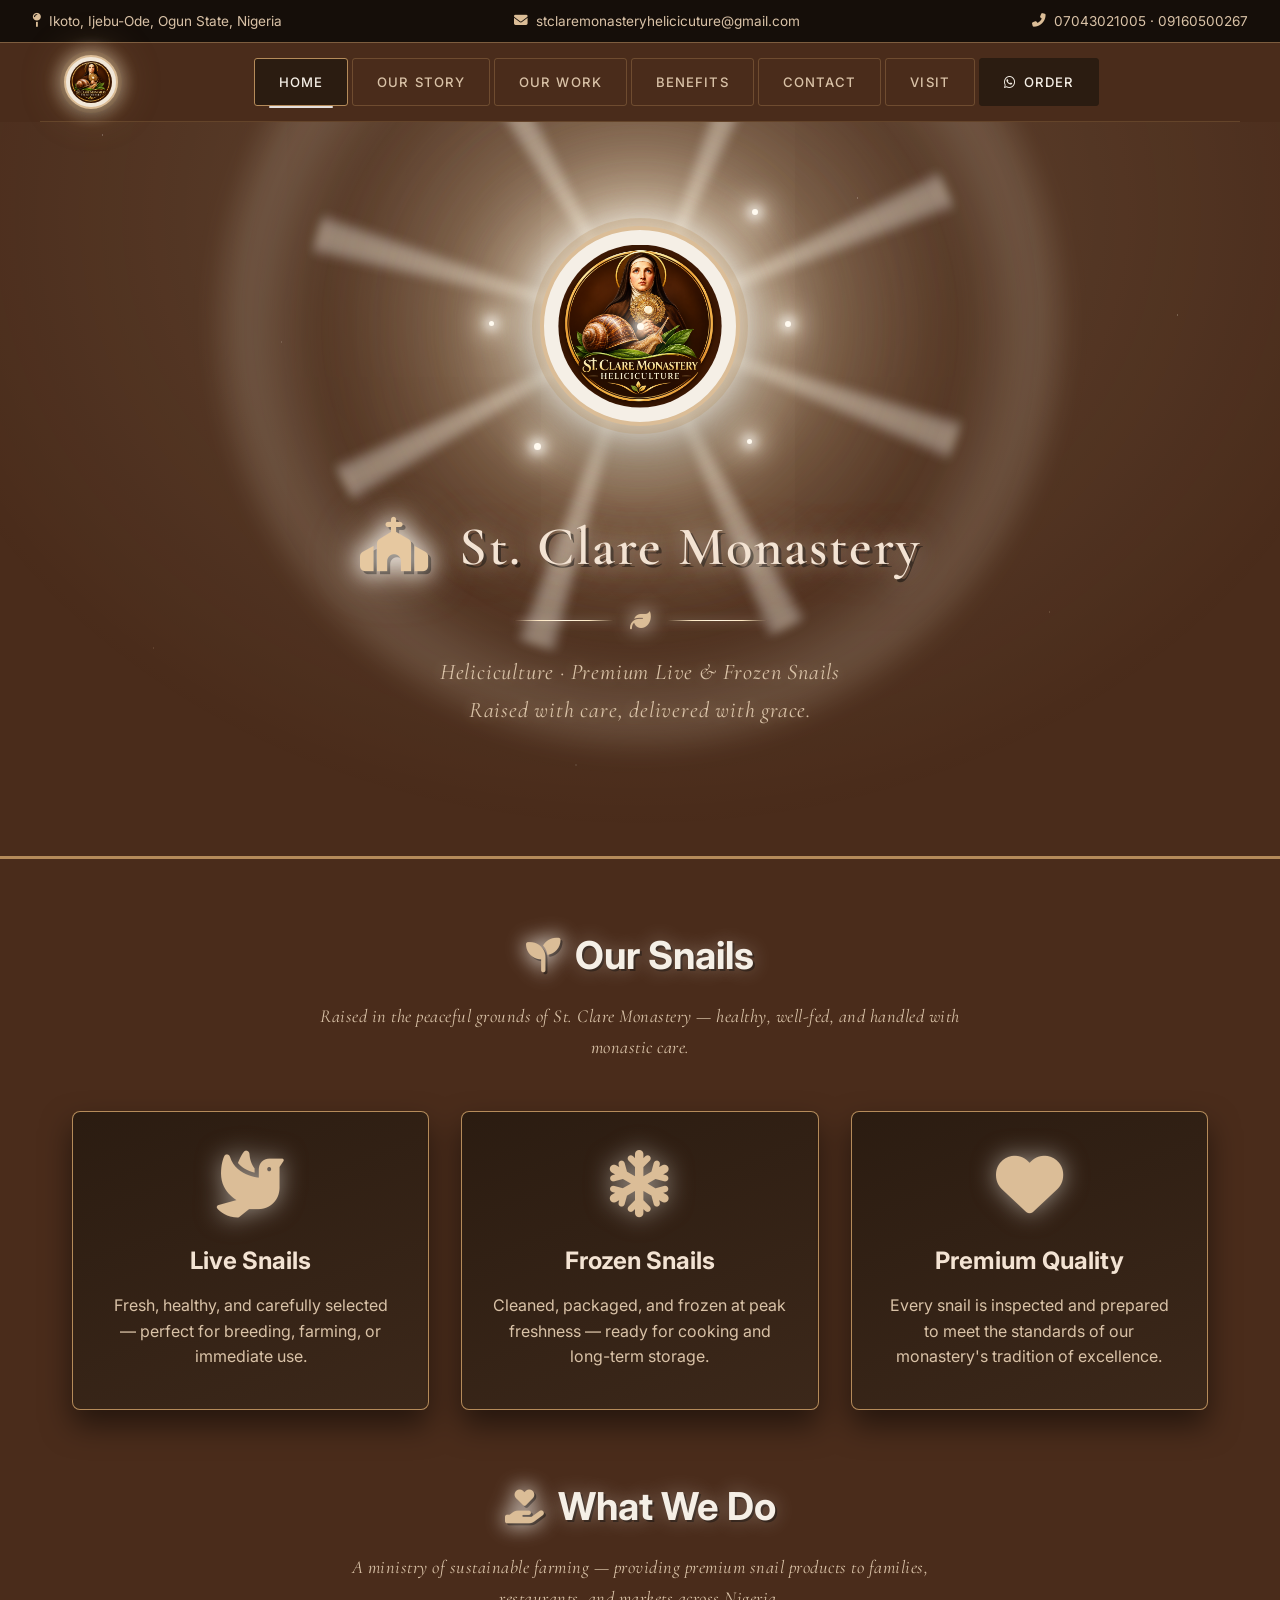
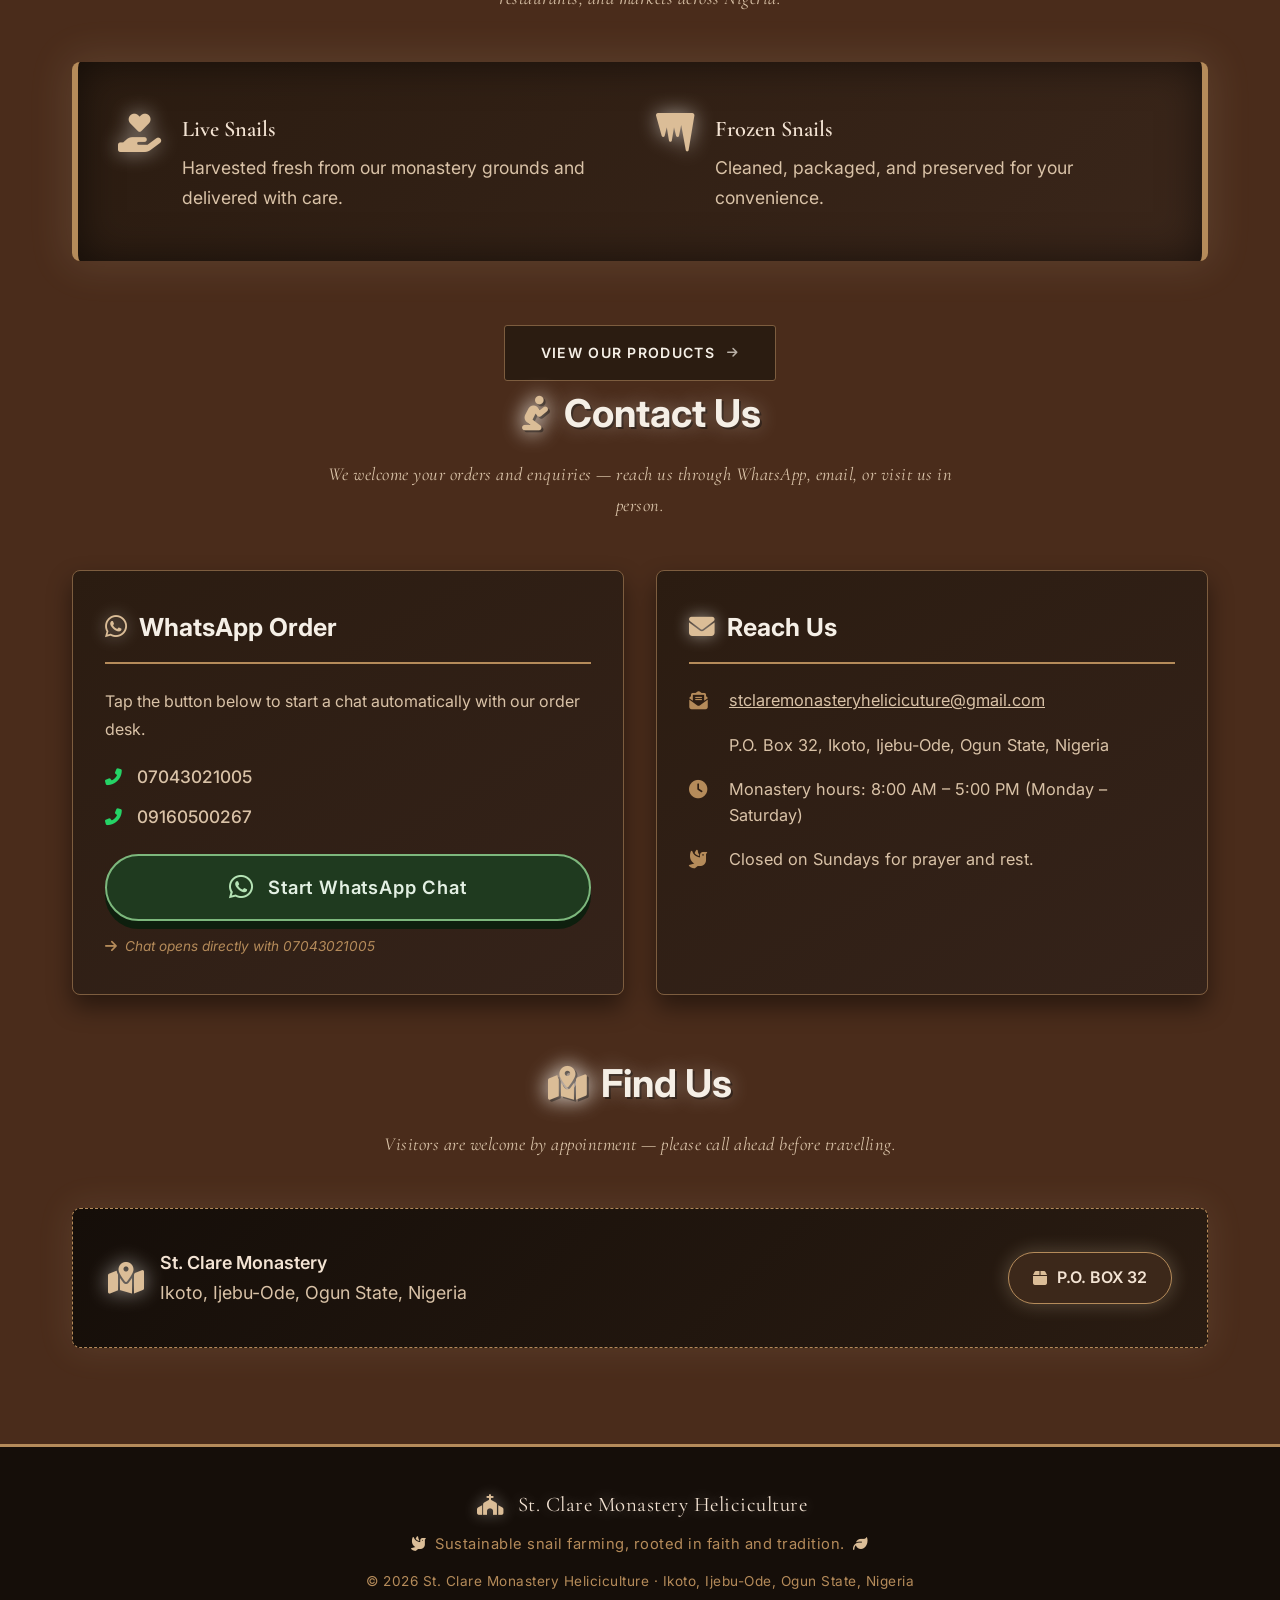
==== index.html @ abac5dfe "index.html" ====
<!DOCTYPE html>
<html lang="en">
<head>
  <meta charset="UTF-8" />
  <meta name="viewport" content="width=device-width, initial-scale=1.0" />
  <meta name="description" content="St. Clare Monastery Heliciculture — premium live and frozen snails from Ikoto, Ijebu-Ode, Ogun State, Nigeria. Order via WhatsApp." />
  <meta name="keywords" content="snails, heliciculture, live snails, frozen snails, snail farm Nigeria, Ijebu-Ode, Ogun State, St Clare Monastery" />
  <meta name="author" content="St. Clare Monastery Heliciculture" />
  <title>St. Clare Monastery Heliciculture | Live & Frozen Snails</title>

  <link rel="preconnect" href="https://fonts.googleapis.com" />
  <link rel="preconnect" href="https://fonts.gstatic.com" crossorigin />
  <link href="https://fonts.googleapis.com/css2?family=Cormorant+Garamond:wght@400;500;600;700&family=Inter:wght@300;400;500;600&display=swap" rel="stylesheet" />
  <link rel="stylesheet" href="https://cdnjs.cloudflare.com/ajax/libs/font-awesome/6.5.1/css/all.min.css" />
  <link rel="icon" type="image/png" href="st. clare monastery heliciculture.png" />
  <link rel="stylesheet" href="style.css" />
</head>
<body>

  <div class="top-bar">
    <span><i class="fas fa-map-pin"></i> Ikoto, Ijebu-Ode, Ogun State, Nigeria</span>
    <span><i class="fas fa-envelope"></i> stclaremonasteryhelicicuture@gmail.com</span>
    <span><i class="fas fa-phone-alt"></i> 07043021005 · 09160500267</span>
  </div>

  <!-- ==================== JESUIT-STYLE NAVIGATION + MINI LOGO ==================== -->
  <nav class="jesuit-nav" aria-label="Primary navigation">

    <a href="index.html" class="nav-logo-badge" aria-label="St. Clare Monastery — Home">
      <img src="st. clare monastery heliciculture.png" alt="St. Clare Monastery Logo" />
    </a>

    <div class="nav-links">
      <a href="index.html" class="jesuit-btn">Home</a>
      <a href="about.html" class="jesuit-btn">Our Story</a>
      <a href="gallery.html" class="jesuit-btn">Our Work</a>
      <a href="benefits.html" class="jesuit-btn">Benefits</a>
      <a href="index.html#contact" class="jesuit-btn">Contact</a>
      <a href="index.html#location" class="jesuit-btn">Visit</a>
      <a href="https://wa.me/2347043021005?text=Hello%20St.%20Clare%20Monastery%2C%20I%20would%20like%20to%20order."
         class="jesuit-btn jesuit-btn-primary"
         target="_blank"
         rel="noopener noreferrer">
        <i class="fab fa-whatsapp"></i> Order
      </a>
    </div>

  </nav>

  <header class="hero">
    <div class="hero-logo-wrap">
      <span class="halo-outer"></span>
      <img
        src="st. clare monastery heliciculture.png"
        alt="St. Clare Monastery Heliciculture Logo"
        class="hero-logo"
      />
      <span class="sparkle"></span>
      <span class="sparkle"></span>
      <span class="sparkle"></span>
      <span class="sparkle"></span>
      <span class="sparkle"></span>
      <span class="sparkle"></span>
    </div>

    <h1><i class="fas fa-church"></i> St. Clare Monastery</h1>

    <div class="hero-divider">
      <span class="line"></span>
      <i class="fas fa-leaf"></i>
      <span class="line"></span>
    </div>

    <p class="tagline">
      Heliciculture · Premium Live &amp; Frozen Snails<br />
      Raised with care, delivered with grace.
    </p>
  </header>

  <main class="container">

    <section id="snails">
      <h2 class="section-title"><i class="fas fa-seedling"></i> Our Snails</h2>
      <p class="section-subtitle">
        Raised in the peaceful grounds of St. Clare Monastery — healthy, well-fed, and handled with monastic care.
      </p>

      <div class="snail-gallery">
        <article class="snail-card">
          <i class="fas fa-dove card-icon"></i>
          <h3>Live Snails</h3>
          <p>Fresh, healthy, and carefully selected — perfect for breeding, farming, or immediate use.</p>
        </article>

        <article class="snail-card">
          <i class="fas fa-snowflake card-icon"></i>
          <h3>Frozen Snails</h3>
          <p>Cleaned, packaged, and frozen at peak freshness — ready for cooking and long-term storage.</p>
        </article>

        <article class="snail-card">
          <i class="fas fa-heart card-icon"></i>
          <h3>Premium Quality</h3>
          <p>Every snail is inspected and prepared to meet the standards of our monastery's tradition of excellence.</p>
        </article>
      </div>
    </section>

    <section id="services">
      <h2 class="section-title"><i class="fas fa-hand-holding-heart"></i> What We Do</h2>
      <p class="section-subtitle">
        A ministry of sustainable farming — providing premium snail products to families, restaurants, and markets across Nigeria.
      </p>

      <div class="services-highlight">
        <div class="service-item">
          <i class="fas fa-hand-holding-heart"></i>
          <div>
            <strong>Live Snails</strong>
            Harvested fresh from our monastery grounds and delivered with care.
          </div>
        </div>

        <div class="service-item">
          <i class="fas fa-icicles"></i>
          <div>
            <strong>Frozen Snails</strong>
            Cleaned, packaged, and preserved for your convenience.
          </div>
        </div>
      </div>

      <div style="text-align: center; margin-top: 2rem;">
        <a href="gallery.html" class="jesuit-cta">
          <span>View Our Products</span>
          <span class="cta-arrow"><i class="fas fa-arrow-right"></i></span>
        </a>
      </div>
    </section>

    <section id="contact">
      <h2 class="section-title"><i class="fas fa-pray"></i> Contact Us</h2>
      <p class="section-subtitle">
        We welcome your orders and enquiries — reach us through WhatsApp, email, or visit us in person.
      </p>

      <div class="contact-grid">

        <div class="contact-card">
          <h3><i class="fab fa-whatsapp"></i> WhatsApp Order</h3>
          <p style="color: var(--cream-soft); margin-bottom: 1rem; font-size: 1rem;">
            Tap the button below to start a chat automatically with our order desk.
          </p>

          <div class="whatsapp-numbers">
            <span><i class="fas fa-phone-alt"></i> 07043021005</span>
            <span><i class="fas fa-phone-alt"></i> 09160500267</span>
          </div>

          <a
            href="https://wa.me/2347043021005?text=Hello%20St.%20Clare%20Monastery%20Heliciculture%2C%20I%20would%20like%20to%20place%20an%20order."
            class="whatsapp-chat-btn"
            target="_blank"
            rel="noopener noreferrer"
          >
            <i class="fab fa-whatsapp"></i> Start WhatsApp Chat
          </a>

          <p class="wa-note">
            <i class="fas fa-arrow-right"></i> Chat opens directly with 07043021005
          </p>
        </div>

        <div class="contact-card">
          <h3><i class="fas fa-envelope"></i> Reach Us</h3>

          <div class="contact-detail">
            <i class="fas fa-envelope-open-text"></i>
            <span>
              <a href="mailto:stclaremonasteryhelicicuture@gmail.com">
                stclaremonasteryhelicicuture@gmail.com
              </a>
            </span>
          </div>

          <div class="contact-detail">
            <i class="fas fa-mailbox"></i>
            <span>P.O. Box 32, Ikoto, Ijebu-Ode, Ogun State, Nigeria</span>
          </div>

          <div class="contact-detail">
            <i class="fas fa-clock"></i>
            <span>Monastery hours: 8:00 AM – 5:00 PM (Monday – Saturday)</span>
          </div>

          <div class="contact-detail">
            <i class="fas fa-dove"></i>
            <span>Closed on Sundays for prayer and rest.</span>
          </div>
        </div>

      </div>
    </section>

    <section id="location">
      <h2 class="section-title"><i class="fas fa-map-location-dot"></i> Find Us</h2>
      <p class="section-subtitle">
        Visitors are welcome by appointment — please call ahead before travelling.
      </p>

      <div class="address-block">
        <div class="address-text">
          <i class="fas fa-map-location-dot"></i>
          <span>
            <strong>St. Clare Monastery</strong><br />
            Ikoto, Ijebu-Ode, Ogun State, Nigeria
          </span>
        </div>

        <span class="pobox">
          <i class="fas fa-box"></i> P.O. BOX 32
        </span>
      </div>
    </section>

  </main>

  <footer class="footer">
    <div class="footer-brand">
      <i class="fas fa-church"></i> St. Clare Monastery Heliciculture
    </div>
    <p>
      <i class="fas fa-dove"></i>
      Sustainable snail farming, rooted in faith and tradition.
      <i class="fas fa-leaf"></i>
    </p>
    <p style="margin-top: 0.8rem; font-size: 0.85rem;">
      &copy; <span id="year"></span> St. Clare Monastery Heliciculture · Ikoto, Ijebu-Ode, Ogun State, Nigeria
    </p>
  </footer>

  <script src="script.js"></script>
</body>
</html>
---- style.css ----
/* =====================================================================
   ST. CLARE MONASTERY HELICICULTURE — STYLE.CSS
   Full stylesheet — V6 · Jesuit buttons + single-pattern logo glow
===================================================================== */

*,
*::before,
*::after {
  margin: 0;
  padding: 0;
  box-sizing: border-box;
}

:root {
  --brown-void:     #150e09;
  --brown-deepest:  #1e140e;
  --brown-deep:     #2b1c11;
  --brown-monastic: #4a2c1b;
  --brown-mid:      #3c281a;
  --brown-light:    #5e3a24;
  --brown-soft:     #7d5d3f;

  --gold-core:   #b58b5a;
  --gold-light:  #dbbd97;
  --gold-pale:   #e6c8a0;
  --gold-shine:  #ffe9c4;
  --gold-blaze:  #fff6e2;
  --gold-super:  #fffaf0;

  --cream:        #f5efe6;
  --cream-soft:   #d9c2a7;
  --cream-bright: #f3e3d3;

  --green-wa:       #1f3a1f;
  --green-wa-light: #b5e3b5;
}

html {
  scroll-behavior: smooth;
  background-color: var(--brown-monastic);
}

body {
  background-color: var(--brown-monastic);
  color: var(--cream);
  font-family: 'Inter', 'Segoe UI', system-ui, sans-serif;
  font-weight: 400;
  line-height: 1.7;
  min-height: 100vh;
  overflow-x: hidden;
  -webkit-font-smoothing: antialiased;
  position: relative;
}

/* =====================================================================
   1. BACKGROUND — STATIC
===================================================================== */
body::before {
  content: "";
  position: fixed;
  inset: 0;
  z-index: -3;
  pointer-events: none;
  background-color: var(--brown-monastic);
  background-image:
    radial-gradient(circle at 15% 20%, rgba(255, 250, 240, 0.10) 0%, transparent 42%),
    radial-gradient(circle at 85% 15%, rgba(255, 233, 196, 0.08) 0%, transparent 45%),
    radial-gradient(circle at 80% 85%, rgba(255, 250, 240, 0.09) 0%, transparent 45%),
    radial-gradient(circle at 20% 85%, rgba(230, 200, 160, 0.08) 0%, transparent 48%);
}

body::after {
  content: "";
  position: fixed;
  inset: 0;
  z-index: -2;
  pointer-events: none;
  background: radial-gradient(ellipse at 50% 25%, rgba(255, 246, 226, 0.10) 0%, transparent 55%);
}

.hero::before {
  content: "";
  position: fixed;
  inset: 0;
  z-index: -1;
  pointer-events: none;
  background-image:
    radial-gradient(1.5px 1.5px at 8% 15%,   rgba(255, 253, 248, 0.7) 0%, transparent 55%),
    radial-gradient(1.3px 1.3px at 22% 38%, rgba(255, 246, 226, 0.6) 0%, transparent 55%),
    radial-gradient(1.5px 1.5px at 67% 22%,  rgba(255, 253, 248, 0.7) 0%, transparent 55%),
    radial-gradient(1.3px 1.3px at 82% 68%, rgba(255, 233, 196, 0.6) 0%, transparent 55%),
    radial-gradient(1.5px 1.5px at 45% 85%,  rgba(255, 253, 248, 0.7) 0%, transparent 55%),
    radial-gradient(1.3px 1.3px at 12% 72%, rgba(230, 200, 160, 0.6) 0%, transparent 55%),
    radial-gradient(1.5px 1.5px at 92% 35%, rgba(255, 246, 226, 0.7) 0%, transparent 55%),
    radial-gradient(1.3px 1.3px at 55% 55%, rgba(255, 253, 248, 0.7) 0%, transparent 55%);
  opacity: 0.85;
}

/* =====================================================================
   2. HERO
===================================================================== */
.hero {
  position: relative;
  padding: 4rem 2rem 5.5rem;
  text-align: center;
  border-bottom: 3px solid var(--gold-core);
  overflow: hidden;
  z-index: 1;
  isolation: isolate;
}

.hero::after {
  content: "";
  position: absolute;
  inset: -25% -12% 0;
  z-index: -1;
  background: radial-gradient(
    ellipse at 50% 30%,
    rgba(255, 246, 226, 0.18) 0%,
    rgba(255, 233, 196, 0.08) 30%,
    transparent 68%
  );
  pointer-events: none;
}

/* =====================================================================
   3. LOGO — SINGLE SYNCHRONIZED HALO
===================================================================== */
.hero-logo-wrap {
  position: relative;
  width: 280px;
  height: 280px;
  margin: 0 auto 2.2rem;
  display: flex;
  align-items: center;
  justify-content: center;
  isolation: isolate;
}

.hero-logo-wrap::before {
  content: "";
  position: absolute;
  inset: -55%;
  border-radius: 50%;
  background:
    radial-gradient(circle,
      rgba(255, 253, 248, 0.55) 0%,
      rgba(255, 246, 226, 0.35) 15%,
      rgba(255, 233, 196, 0.22) 30%,
      rgba(230, 200, 160, 0.13) 45%,
      transparent 75%);
  filter: blur(18px);
  z-index: 0;
  pointer-events: none;
}

.hero-logo-wrap::after {
  content: "";
  position: absolute;
  inset: -70%;
  border-radius: 50%;
  background:
    repeating-conic-gradient(
      from 0deg at 50% 50%,
      rgba(255, 253, 248, 0.00) 0deg,
      rgba(255, 253, 248, 0.00) 18deg,
      rgba(255, 253, 248, 0.40) 20deg,
      rgba(255, 246, 226, 0.45) 22deg,
      rgba(255, 253, 248, 0.40) 24deg,
      rgba(255, 253, 248, 0.00) 26deg,
      rgba(255, 253, 248, 0.00) 44deg
    );
  filter: blur(5px);
  opacity: 0.9;
  z-index: 0;
  pointer-events: none;
  animation: smoothRotate 30s linear infinite;
  transform-origin: 50% 50%;
  will-change: transform;
}

@keyframes smoothRotate {
  from { transform: rotate(0deg); }
  to   { transform: rotate(360deg); }
}

.hero-logo-wrap .halo-outer {
  position: absolute;
  inset: -100%;
  border-radius: 50%;
  background:
    radial-gradient(circle,
      transparent 55%,
      rgba(255, 246, 226, 0.15) 65%,
      rgba(255, 233, 196, 0.10) 75%,
      transparent 90%);
  filter: blur(14px);
  z-index: 0;
  pointer-events: none;
}

.hero-logo {
  position: relative;
  z-index: 3;
  width: 200px;
  height: 200px;
  object-fit: contain;
  background: var(--cream);
  border-radius: 50%;
  padding: 0.9rem;
  border: 4px solid var(--gold-light);
  box-shadow:
    0 0 0 8px rgba(181, 139, 90, 0.28),
    0 0 35px 6px rgba(255, 253, 248, 0.75),
    0 0 80px 18px rgba(255, 246, 226, 0.55),
    0 0 150px 40px rgba(255, 233, 196, 0.38),
    0 0 240px 70px rgba(219, 189, 151, 0.25),
    0 22px 55px rgba(0, 0, 0, 0.7);
  transition: transform 0.5s ease, box-shadow 0.5s ease;
}

.hero-logo-wrap:hover .hero-logo {
  transform: scale(1.04);
  box-shadow:
    0 0 0 10px rgba(181, 139, 90, 0.38),
    0 0 50px 10px rgba(255, 253, 248, 0.9),
    0 0 110px 26px rgba(255, 246, 226, 0.7),
    0 0 190px 50px rgba(255, 233, 196, 0.5),
    0 0 300px 90px rgba(219, 189, 151, 0.32),
    0 26px 60px rgba(0, 0, 0, 0.75);
}

.hero-logo-wrap .sparkle {
  position: absolute;
  width: 7px;
  height: 7px;
  border-radius: 50%;
  background: var(--gold-super);
  box-shadow:
    0 0 12px 4px rgba(255, 253, 248, 0.9),
    0 0 26px 10px rgba(255, 246, 226, 0.6);
  z-index: 4;
  pointer-events: none;
}

.hero-logo-wrap .sparkle:nth-child(2) { top: 4%;  left: 10%;  width: 8px; height: 8px; }
.hero-logo-wrap .sparkle:nth-child(3) { top: 8%;  right: 8%;  width: 6px; height: 6px; }
.hero-logo-wrap .sparkle:nth-child(4) { bottom: 6%; left: 12%; width: 7px; height: 7px; }
.hero-logo-wrap .sparkle:nth-child(5) { bottom: 8%; right: 10%; width: 5px; height: 5px; }
.hero-logo-wrap .sparkle:nth-child(6) { top: 48%; left: -4%;  width: 5px; height: 5px; }
.hero-logo-wrap .sparkle:nth-child(7) { top: 48%; right: -4%; width: 6px; height: 6px; }

/* =====================================================================
   4. HERO TEXT
===================================================================== */
.hero h1 {
  position: relative;
  z-index: 3;
  font-family: 'Cormorant Garamond', 'Times New Roman', serif;
  font-size: clamp(2rem, 5vw, 3.4rem);
  font-weight: 600;
  letter-spacing: 2px;
  color: var(--cream-bright);
  text-shadow:
    0 0 25px rgba(255, 253, 248, 0.55),
    0 0 55px rgba(255, 233, 196, 0.35),
    3px 3px 0 rgba(0, 0, 0, 0.5);
  margin-bottom: 0.5rem;
}

.hero h1 i {
  color: var(--gold-pale);
  margin-right: 14px;
  filter: drop-shadow(0 0 12px rgba(255, 253, 248, 0.8));
}

.hero-divider {
  position: relative;
  z-index: 3;
  display: flex;
  align-items: center;
  justify-content: center;
  gap: 1rem;
  margin: 1rem 0 1.4rem;
  color: var(--gold-light);
}

.hero-divider .line {
  height: 1px;
  width: 100px;
  background: linear-gradient(to right, transparent, var(--gold-shine), var(--gold-blaze), var(--gold-shine), transparent);
  box-shadow: 0 0 8px rgba(255, 253, 248, 0.65);
}

.hero-divider i {
  font-size: 1.3rem;
  filter: drop-shadow(0 0 10px rgba(255, 253, 248, 0.9));
}

.hero .tagline {
  position: relative;
  z-index: 3;
  font-family: 'Cormorant Garamond', serif;
  font-style: italic;
  font-size: clamp(1.05rem, 2.3vw, 1.4rem);
  color: var(--cream-soft);
  max-width: 700px;
  margin: 0 auto 2.4rem;
  letter-spacing: 0.8px;
  text-shadow: 0 0 14px rgba(255, 233, 196, 0.3);
}

/* =====================================================================
   5. TOP BAR
===================================================================== */
.top-bar {
  background-color: var(--brown-void);
  border-bottom: 1px solid var(--brown-soft);
  padding: 0.6rem 2rem;
  font-size: 0.85rem;
  color: var(--cream-soft);
  display: flex;
  justify-content: space-between;
  flex-wrap: wrap;
  gap: 1rem;
  align-items: center;
  position: relative;
  z-index: 2;
}

.top-bar span { display: inline-flex; align-items: center; gap: 8px; }
.top-bar i    { color: var(--gold-light); }

/* =====================================================================
   6. JESUIT-STYLE NAVIGATION
===================================================================== */
.jesuit-nav {
  display: flex;
  flex-wrap: wrap;
  justify-content: center;
  gap: 4px;
  padding: 16px 20px;
  max-width: 1100px;
  margin: 0 auto;
  border-bottom: 1px solid rgba(181, 139, 90, 0.25);
  position: relative;
  z-index: 5;
}

.jesuit-btn {
  display: inline-flex;
  align-items: center;
  gap: 8px;
  padding: 12px 24px;
  font-family: 'Inter', 'Segoe UI', sans-serif;
  font-size: 0.82rem;
  font-weight: 500;
  letter-spacing: 1.1px;
  text-transform: uppercase;
  text-decoration: none;
  color: #d9c2a7;
  background: transparent;
  border: 1px solid rgba(181, 139, 90, 0.35);
  border-radius: 3px;
  cursor: pointer;
  transition: all 0.22s ease;
  position: relative;
}

.jesuit-btn:hover {
  color: #f5efe6;
  background: #2b1c11;
  border-color: #b58b5a;
}

.jesuit-btn:active {
  background: #1e140e;
}

.jesuit-btn-primary {
  color: #f5efe6;
  background: #2b1c11;
  border-color: #2b1c11;
}

.jesuit-btn-primary:hover {
  background: #4a2c1b;
  border-color: #b58b5a;
}

.jesuit-btn-primary::after {
  content: "";
  position: absolute;
  bottom: -3px;
  left: 20%;
  right: 20%;
  height: 2px;
  background: #ffffff;
  opacity: 0;
  transition: opacity 0.22s ease;
}

.jesuit-btn-primary:hover::after {
  opacity: 0.85;
}

/* ---- Active state (page you're currently on) ---- */
.jesuit-btn-active {
  color: #f5efe6 !important;
  background: #2b1c11 !important;
  border-color: #b58b5a !important;
  position: relative;
  animation: activeBrownPulse 2.8s ease-in-out infinite;
}

.jesuit-btn-active::after {
  content: "";
  position: absolute;
  bottom: -3px;
  left: 15%;
  right: 15%;
  height: 2px;
  background: #ffffff;
  opacity: 0.85;
  border-radius: 2px;
}

.jesuit-btn-active i {
  color: #ffe9c4;
  filter: drop-shadow(0 0 6px rgba(255, 246, 226, 0.8));
}

@keyframes activeBrownPulse {
  0%, 100% {
    box-shadow:
      0 0 0 0 rgba(181, 139, 90, 0.0),
      0 0 12px 2px rgba(181, 139, 90, 0.35);
  }
  50% {
    box-shadow:
      0 0 0 4px rgba(181, 139, 90, 0.08),
      0 0 22px 6px rgba(181, 139, 90, 0.55);
  }
}

/* ---- Click pulse ---- */
.jesuit-btn.nav-pulse,
.jesuit-btn-primary.nav-pulse {
  animation: clickBrownFlash 0.65s ease-out;
}

@keyframes clickBrownFlash {
  0% {
    box-shadow:
      0 0 0 0 rgba(181, 139, 90, 0.9),
      0 0 0 0 rgba(255, 233, 196, 0.7);
    background: #4a2c1b;
  }
  100% {
    box-shadow:
      0 0 0 14px rgba(181, 139, 90, 0),
      0 0 0 22px rgba(255, 233, 196, 0);
    background: #2b1c11;
  }
}

/* ---- Larger CTA button ---- */
.jesuit-cta {
  display: inline-flex;
  align-items: center;
  gap: 12px;
  padding: 15px 36px;
  font-family: 'Inter', sans-serif;
  font-size: 0.88rem;
  font-weight: 600;
  letter-spacing: 1.3px;
  text-transform: uppercase;
  text-decoration: none;
  color: #f5efe6;
  background: #2b1c11;
  border: 1px solid #7d5d3f;
  border-radius: 3px;
  cursor: pointer;
  transition: all 0.25s ease;
  position: relative;
}

.jesuit-cta::after {
  content: "";
  position: absolute;
  bottom: 0;
  left: 0;
  right: 0;
  height: 2px;
  background: #ffffff;
  opacity: 0;
  transition: opacity 0.25s ease;
}

.jesuit-cta:hover {
  background: #4a2c1b;
  border-color: #b58b5a;
}

.jesuit-cta:hover::after { opacity: 0.9; }

.jesuit-cta .cta-arrow {
  font-size: 0.75rem;
  opacity: 0.7;
  transition: transform 0.2s ease, opacity 0.2s ease;
}

.jesuit-cta:hover .cta-arrow {
  transform: translateX(4px);
  opacity: 1;
}

/* =====================================================================
   7. CONTAINER
===================================================================== */
.container {
  max-width: 1200px;
  margin: 0 auto;
  padding: 4rem 2rem;
  position: relative;
  z-index: 1;
}

.section-title {
  font-size: clamp(1.7rem, 3.5vw, 2.4rem);
  text-align: center;
  margin-bottom: 0.8rem;
  display: flex;
  align-items: center;
  justify-content: center;
  gap: 14px;
  text-shadow:
    0 0 20px rgba(255, 253, 248, 0.35),
    2px 2px 0 rgba(0, 0, 0, 0.45);
}

.section-title i {
  color: var(--gold-light);
  font-size: 0.9em;
  filter: drop-shadow(0 0 10px rgba(255, 253, 248, 0.7));
}

.section-subtitle {
  text-align: center;
  font-family: 'Cormorant Garamond', serif;
  font-style: italic;
  font-size: 1.15rem;
  color: var(--cream-soft);
  max-width: 650px;
  margin: 0 auto 3rem;
  letter-spacing: 0.5px;
}

/* =====================================================================
   8. SNAIL CARDS
===================================================================== */
.snail-gallery {
  display: grid;
  grid-template-columns: repeat(auto-fit, minmax(260px, 1fr));
  gap: 2rem;
  margin-bottom: 4rem;
}

.snail-card {
  background: linear-gradient(160deg, var(--brown-deep) 0%, var(--brown-mid) 100%);
  border-radius: 8px;
  padding: 2.5rem 2rem;
  text-align: center;
  box-shadow:
    0 15px 30px rgba(0, 0, 0, 0.5),
    inset 0 0 0 1px var(--gold-core);
  transition: transform 0.35s ease, box-shadow 0.35s ease;
}

.snail-card:hover {
  transform: translateY(-6px);
  box-shadow:
    0 22px 40px rgba(0, 0, 0, 0.6),
    inset 0 0 0 1px var(--gold-blaze),
    0 0 40px 8px rgba(255, 246, 226, 0.3);
}

.snail-card .card-icon {
  font-size: 4.2rem;
  color: var(--gold-light);
  margin-bottom: 1.4rem;
  display: inline-block;
  transition: transform 0.35s ease, color 0.35s ease, filter 0.35s ease;
  filter: drop-shadow(0 0 12px rgba(255, 253, 248, 0.5));
}

.snail-card:hover .card-icon {
  transform: scale(1.08);
  color: var(--gold-blaze);
  filter: drop-shadow(0 0 18px rgba(255, 253, 248, 0.9));
}

.snail-card h3 { font-size: 1.5rem; margin-bottom: 0.7rem; color: var(--cream-bright); }
.snail-card p  { font-size: 1rem; color: var(--cream-soft); line-height: 1.6; }

/* =====================================================================
   9. SERVICES
===================================================================== */
.services-highlight {
  background: linear-gradient(135deg, var(--brown-deep) 0%, #3a261a 100%);
  padding: 3rem 2.5rem;
  border-radius: 8px;
  margin-bottom: 4rem;
  border-left: 6px solid var(--gold-core);
  border-right: 6px solid var(--gold-core);
  box-shadow:
    inset 0 0 40px rgba(0, 0, 0, 0.55),
    0 0 40px 6px rgba(255, 233, 196, 0.1);
  display: grid;
  grid-template-columns: repeat(auto-fit, minmax(280px, 1fr));
  gap: 2rem;
}

.service-item {
  display: flex;
  align-items: flex-start;
  gap: 1.3rem;
  font-size: 1.1rem;
  color: var(--cream-soft);
}

.service-item i {
  font-size: 2.4rem;
  color: var(--gold-light);
  flex-shrink: 0;
  margin-top: 4px;
  filter: drop-shadow(0 0 10px rgba(255, 253, 248, 0.55));
}

.service-item strong {
  display: block;
  font-family: 'Cormorant Garamond', serif;
  font-size: 1.4rem;
  font-weight: 600;
  color: var(--cream-bright);
  margin-bottom: 0.3rem;
}

/* =====================================================================
   10. CONTACT
===================================================================== */
.contact-grid {
  display: grid;
  grid-template-columns: repeat(auto-fit, minmax(320px, 1fr));
  gap: 2rem;
  margin-bottom: 3.5rem;
}

.contact-card {
  background: linear-gradient(150deg, var(--brown-deep) 0%, #35231a 100%);
  border-radius: 8px;
  padding: 2.2rem 2rem;
  border: 1px solid var(--brown-soft);
  box-shadow: 0 12px 24px rgba(0, 0, 0, 0.45);
  transition: box-shadow 0.35s ease, transform 0.35s ease;
}

.contact-card:hover {
  transform: translateY(-3px);
  box-shadow:
    0 16px 32px rgba(0, 0, 0, 0.55),
    0 0 30px 5px rgba(255, 233, 196, 0.15);
}

.contact-card h3 {
  font-size: 1.55rem;
  border-bottom: 2px solid var(--gold-core);
  padding-bottom: 0.9rem;
  margin-bottom: 1.5rem;
  display: flex;
  align-items: center;
  gap: 12px;
}

.contact-card h3 i {
  color: var(--gold-light);
  font-size: 1.6rem;
  filter: drop-shadow(0 0 8px rgba(255, 253, 248, 0.55));
}

.contact-detail {
  display: flex;
  align-items: flex-start;
  gap: 14px;
  margin-bottom: 1.2rem;
  font-size: 1.02rem;
  color: var(--cream-soft);
  line-height: 1.55;
}

.contact-detail i {
  width: 26px;
  color: var(--gold-core);
  font-size: 1.15rem;
  margin-top: 4px;
  flex-shrink: 0;
}

.contact-detail a {
  color: var(--cream-soft);
  transition: color 0.2s ease;
  word-break: break-all;
}

.contact-detail a:hover {
  color: var(--gold-blaze);
  text-decoration: underline;
}

.whatsapp-chat-btn {
  background: var(--green-wa);
  border: 2px solid #7db87d;
  color: #e3f0e3;
  padding: 1rem 1.8rem;
  border-radius: 60px;
  font-size: 1.15rem;
  font-weight: 600;
  font-family: 'Inter', sans-serif;
  display: inline-flex;
  align-items: center;
  justify-content: center;
  gap: 14px;
  cursor: pointer;
  transition: all 0.3s ease;
  box-shadow: 0 8px 0 #0e1f0e;
  width: 100%;
  margin-top: 1rem;
  letter-spacing: 0.8px;
  text-decoration: none;
}

.whatsapp-chat-btn i { font-size: 1.7rem; color: var(--green-wa-light); }

.whatsapp-chat-btn:hover {
  background: #2b4f2b;
  border-color: var(--green-wa-light);
  transform: translateY(-2px);
  box-shadow:
    0 10px 0 #0e1f0e,
    0 0 30px 6px rgba(181, 227, 181, 0.5);
}

.whatsapp-chat-btn:active {
  transform: translateY(2px);
  box-shadow: 0 4px 0 #0e1f0e;
}

.whatsapp-numbers {
  display: flex;
  flex-direction: column;
  gap: 0.7rem;
  margin: 1.2rem 0 0.4rem;
  font-size: 1.08rem;
  font-weight: 500;
  color: var(--cream-soft);
}

.whatsapp-numbers i {
  color: #25D366;
  margin-right: 10px;
  font-size: 1.05rem;
}

.wa-note {
  font-size: 0.85rem;
  color: var(--gold-core);
  margin-top: 14px;
  display: flex;
  align-items: center;
  gap: 8px;
  font-style: italic;
}

/* =====================================================================
   11. LOCATION
===================================================================== */
.address-block {
  background: linear-gradient(135deg, var(--brown-void) 0%, #2a1c12 100%);
  border-radius: 8px;
  padding: 2.4rem 2.2rem;
  display: flex;
  flex-wrap: wrap;
  align-items: center;
  justify-content: space-between;
  gap: 1.8rem;
  border: 1px dashed var(--gold-core);
  margin-bottom: 2rem;
  box-shadow: 0 0 35px 4px rgba(255, 233, 196, 0.08);
}

.address-text {
  font-size: 1.12rem;
  color: var(--cream-soft);
  display: flex;
  align-items: center;
  gap: 16px;
  flex-wrap: wrap;
}

.address-text i {
  font-size: 2rem;
  color: var(--gold-light);
  flex-shrink: 0;
  filter: drop-shadow(0 0 10px rgba(255, 253, 248, 0.6));
}

.address-text strong { color: var(--cream-bright); font-weight: 600; }

.pobox {
  background: var(--brown-mid);
  padding: 0.7rem 1.5rem;
  border-radius: 40px;
  font-weight: 600;
  color: var(--cream-bright);
  border: 1px solid var(--gold-core);
  display: inline-flex;
  align-items: center;
  gap: 10px;
  font-size: 1rem;
  box-shadow: 0 0 18px 2px rgba(255, 233, 196, 0.2);
}

.pobox i { color: var(--gold-light); }

/* =====================================================================
   12. FOOTER
===================================================================== */
.footer {
  background: var(--brown-void);
  border-top: 3px solid var(--gold-core);
  padding: 2.5rem 2rem 2rem;
  text-align: center;
  color: var(--gold-core);
  font-size: 0.92rem;
  letter-spacing: 0.5px;
  position: relative;
  z-index: 1;
}

.footer .footer-brand {
  font-family: 'Cormorant Garamond', serif;
  font-size: 1.3rem;
  color: var(--cream-bright);
  margin-bottom: 0.6rem;
  display: flex;
  align-items: center;
  justify-content: center;
  gap: 10px;
  text-shadow: 0 0 15px rgba(255, 253, 248, 0.4);
}

.footer i  { color: var(--gold-light); margin: 0 4px; }
.footer p  { margin-top: 0.5rem; }

/* =====================================================================
   13. ABOUT PAGE — SISTERS PORTRAIT + VALUES + CLOSING
===================================================================== */
.about-intro-section {
  display: grid;
  grid-template-columns: 1.1fr 1fr;
  gap: 3.2rem;
  align-items: center;
  margin-bottom: 4rem;
}

.sisters-portrait {
  position: relative;
  aspect-ratio: 4 / 5;
  border-radius: 6px;
  overflow: hidden;
  isolation: isolate;
  background: linear-gradient(135deg, var(--brown-deep) 0%, var(--brown-void) 100%);
  border: 1px solid var(--gold-core);
  box-shadow:
    0 0 0 6px rgba(181, 139, 90, 0.10),
    0 20px 45px rgba(0, 0, 0, 0.6);
  transition: transform 0.5s ease, box-shadow 0.5s ease;
}

.sisters-portrait:hover {
  transform: translateY(-4px) scale(1.01);
  box-shadow:
    0 0 0 8px rgba(181, 139, 90, 0.15),
    0 26px 55px rgba(0, 0, 0, 0.7);
}

.sisters-portrait img {
  width: 100%;
  height: 100%;
  object-fit: cover;
  object-position: center;
  display: block;
  filter: brightness(0.98) contrast(1.03) saturate(1.02);
  transition: transform 0.7s ease, filter 0.5s ease;
}

.sisters-portrait:hover img {
  transform: scale(1.05);
  filter: brightness(1.02) contrast(1.05) saturate(1.06);
}

.sisters-caption {
  margin-top: 1rem;
  text-align: center;
  font-family: 'Cormorant Garamond', serif;
  font-style: italic;
  font-size: 1rem;
  color: var(--cream-soft);
  letter-spacing: 0.5px;
  display: flex;
  align-items: center;
  justify-content: center;
  gap: 10px;
}

.sisters-caption i {
  color: var(--gold-light);
  filter: drop-shadow(0 0 8px rgba(255, 253, 248, 0.6));
}

.about-values {
  display: grid;
  grid-template-columns: repeat(auto-fit, minmax(240px, 1fr));
  gap: 1.6rem;
  margin-bottom: 4rem;
}

.value-card {
  background: linear-gradient(160deg, var(--brown-deep) 0%, var(--brown-mid) 100%);
  border-radius: 8px;
  padding: 2rem 1.6rem;
  text-align: center;
  box-shadow:
    0 14px 28px rgba(0, 0, 0, 0.5),
    inset 0 0 0 1px var(--gold-core);
  transition: transform 0.32s ease, box-shadow 0.32s ease;
}

.value-card:hover {
  transform: translateY(-6px);
  box-shadow:
    0 22px 40px rgba(0, 0, 0, 0.6),
    inset 0 0 0 1px var(--gold-blaze),
    0 0 40px 8px rgba(255, 246, 226, 0.28);
}

.value-card i {
  font-size: 2.6rem;
  color: var(--gold-light);
  margin-bottom: 1rem;
  display: inline-block;
  filter: drop-shadow(0 0 12px rgba(255, 253, 248, 0.55));
}

.value-card h3 {
  font-family: 'Cormorant Garamond', serif;
  font-size: 1.35rem;
  color: var(--cream-bright);
  margin-bottom: 0.5rem;
}

.value-card p {
  font-size: 0.98rem;
  color: var(--cream-soft);
  line-height: 1.65;
}

.about-closing {
  background: linear-gradient(135deg, var(--brown-deepest) 0%, #2a1c12 100%);
  border-radius: 8px;
  padding: 2.6rem 2.2rem;
  border-left: 6px solid var(--gold-core);
  border-right: 6px solid var(--gold-core);
  text-align: center;
  box-shadow: inset 0 0 40px rgba(0, 0, 0, 0.5);
}

.about-closing h2 {
  font-family: 'Cormorant Garamond', serif;
  font-size: clamp(1.5rem, 3vw, 2rem);
  color: var(--cream-bright);
  margin-bottom: 0.8rem;
  text-shadow: 0 0 20px rgba(255, 253, 248, 0.3);
}

.about-closing p {
  font-size: 1.05rem;
  color: var(--cream-soft);
  max-width: 720px;
  margin: 0 auto 1.6rem;
  line-height: 1.7;
}

.about-closing .btn-row {
  display: flex;
  flex-wrap: wrap;
  gap: 1rem;
  justify-content: center;
}

/* =====================================================================
   14. PRODUCT GALLERY (Our Work page)
===================================================================== */
.product-gallery {
  display: grid;
  grid-template-columns: repeat(auto-fit, minmax(280px, 1fr));
  gap: 1.8rem;
  margin-bottom: 2rem;
}

.product-card {
  margin: 0;
  background: linear-gradient(160deg, var(--brown-deep) 0%, var(--brown-mid) 100%);
  border-radius: 6px;
  overflow: hidden;
  border: 1px solid var(--brown-soft);
  box-shadow: 0 10px 24px rgba(0, 0, 0, 0.5);
  transition: transform 0.3s ease, box-shadow 0.3s ease;
}

.product-card:hover {
  transform: translateY(-4px);
  box-shadow:
    0 18px 36px rgba(0, 0, 0, 0.6),
    0 0 30px 4px rgba(181, 139, 90, 0.28);
}

.product-card a {
  display: block;
  aspect-ratio: 4 / 3;
  overflow: hidden;
  background: #1e140e;
}

.product-card img {
  width: 100%;
  height: 100%;
  object-fit: cover;
  display: block;
  transition: transform 0.6s ease, filter 0.4s ease;
  filter: brightness(0.97) contrast(1.03);
}

.product-card:hover img {
  transform: scale(1.05);
  filter: brightness(1.02) contrast(1.05);
}

.product-card figcaption {
  padding: 0.9rem 1rem;
  text-align: center;
  font-family: 'Cormorant Garamond', serif;
  font-style: italic;
  font-size: 0.98rem;
  color: var(--cream-soft);
  border-top: 1px solid rgba(181, 139, 90, 0.25);
  letter-spacing: 0.4px;
}

/* =====================================================================
   15. RESPONSIVE
===================================================================== */
@media (max-width: 860px) {
  .about-intro-section {
    grid-template-columns: 1fr;
    gap: 2rem;
  }

  .sisters-portrait {
    max-width: 420px;
    margin: 0 auto;
  }
}

@media (max-width: 720px) {
  .top-bar {
    justify-content: center;
    text-align: center;
    font-size: 0.78rem;
    padding: 0.6rem 1rem;
  }

  .hero { padding: 2.5rem 1.2rem 3.5rem; }

  .hero-logo-wrap { width: 200px; height: 200px; }
  .hero-logo      { width: 150px; height: 150px; }

  .hero-logo-wrap::after      { inset: -55%; }
  .hero-logo-wrap .halo-outer { inset: -75%; }

  .container { padding: 2.8rem 1.2rem; }

  .jesuit-nav {
    padding: 12px 12px;
    gap: 3px;
  }

  .jesuit-btn {
    padding: 10px 16px;
    font-size: 0.72rem;
    letter-spacing: 0.8px;
  }

  .jesuit-cta {
    padding: 13px 28px;
    font-size: 0.8rem;
  }

  .services-highlight { padding: 2rem 1.5rem; }

  .address-block {
    padding: 1.8rem 1.4rem;
    text-align: center;
    justify-content: center;
  }

  .address-text {
    justify-content: center;
    text-align: center;
    font-size: 1rem;
  }
}

/* =====================================================================
   16. ACCESSIBILITY
===================================================================== */
@media (prefers-reduced-motion: reduce) {
  .hero-logo-wrap::after,
  .jesuit-btn-active {
    animation: none;
  }
   }
/* =====================================================================
   MINI LOGO BADGE — top-left of nav with soft glow halo
===================================================================== */

/* The nav becomes a flex row: logo on the left, buttons on the right */
.jesuit-nav {
  display: flex;
  flex-wrap: wrap;
  align-items: center;
  justify-content: space-between;
  gap: 1.2rem;
  padding: 12px 24px;
  max-width: 1200px;
  margin: 0 auto;
  border-bottom: 1px solid rgba(181, 139, 90, 0.25);
  position: relative;
  z-index: 5;
}

/* Wrapper for all the buttons */
.nav-links {
  display: flex;
  flex-wrap: wrap;
  align-items: center;
  justify-content: center;
  gap: 4px;
  flex: 1 1 auto;
}

/* ---- Mini Logo Badge ---- */
.nav-logo-badge {
  position: relative;
  display: inline-flex;
  align-items: center;
  justify-content: center;
  width: 54px;
  height: 54px;
  border-radius: 50%;
  background: var(--cream);
  padding: 4px;
  border: 2px solid var(--gold-light);
  box-shadow:
    0 0 0 4px rgba(181, 139, 90, 0.15),
    0 0 18px 4px rgba(255, 246, 226, 0.45),
    0 0 36px 8px rgba(181, 139, 90, 0.25),
    0 4px 12px rgba(0, 0, 0, 0.5);
  text-decoration: none;
  flex-shrink: 0;
  transition: transform 0.35s ease, box-shadow 0.35s ease;
  isolation: isolate;
}

/* Soft rotating light halo behind the badge */
.nav-logo-badge::before {
  content: "";
  position: absolute;
  inset: -18%;
  border-radius: 50%;
  background:
    radial-gradient(circle,
      rgba(255, 253, 248, 0.55) 0%,
      rgba(255, 233, 196, 0.30) 30%,
      rgba(181, 139, 90, 0.15) 55%,
      transparent 80%);
  filter: blur(8px);
  z-index: -1;
  pointer-events: none;
}

.nav-logo-badge img {
  width: 100%;
  height: 100%;
  object-fit: contain;
  border-radius: 50%;
  display: block;
  transition: transform 0.4s ease;
}

/* Hover: lift + brighter glow */
.nav-logo-badge:hover {
  transform: scale(1.06);
  box-shadow:
    0 0 0 6px rgba(181, 139, 90, 0.22),
    0 0 26px 6px rgba(255, 253, 248, 0.7),
    0 0 52px 14px rgba(255, 233, 196, 0.45),
    0 6px 16px rgba(0, 0, 0, 0.55);
}

.nav-logo-badge:hover img {
  transform: scale(1.05);
}

/* ---- Responsive: stack on small screens ---- */
@media (max-width: 860px) {
  .jesuit-nav {
    justify-content: center;
    padding: 12px 14px;
  }

  .nav-logo-badge {
    width: 46px;
    height: 46px;
  }

  .nav-links {
    justify-content: center;
    width: 100%;
  }
}

@media (max-width: 480px) {
  .nav-logo-badge {
    width: 42px;
    height: 42px;
  }
}
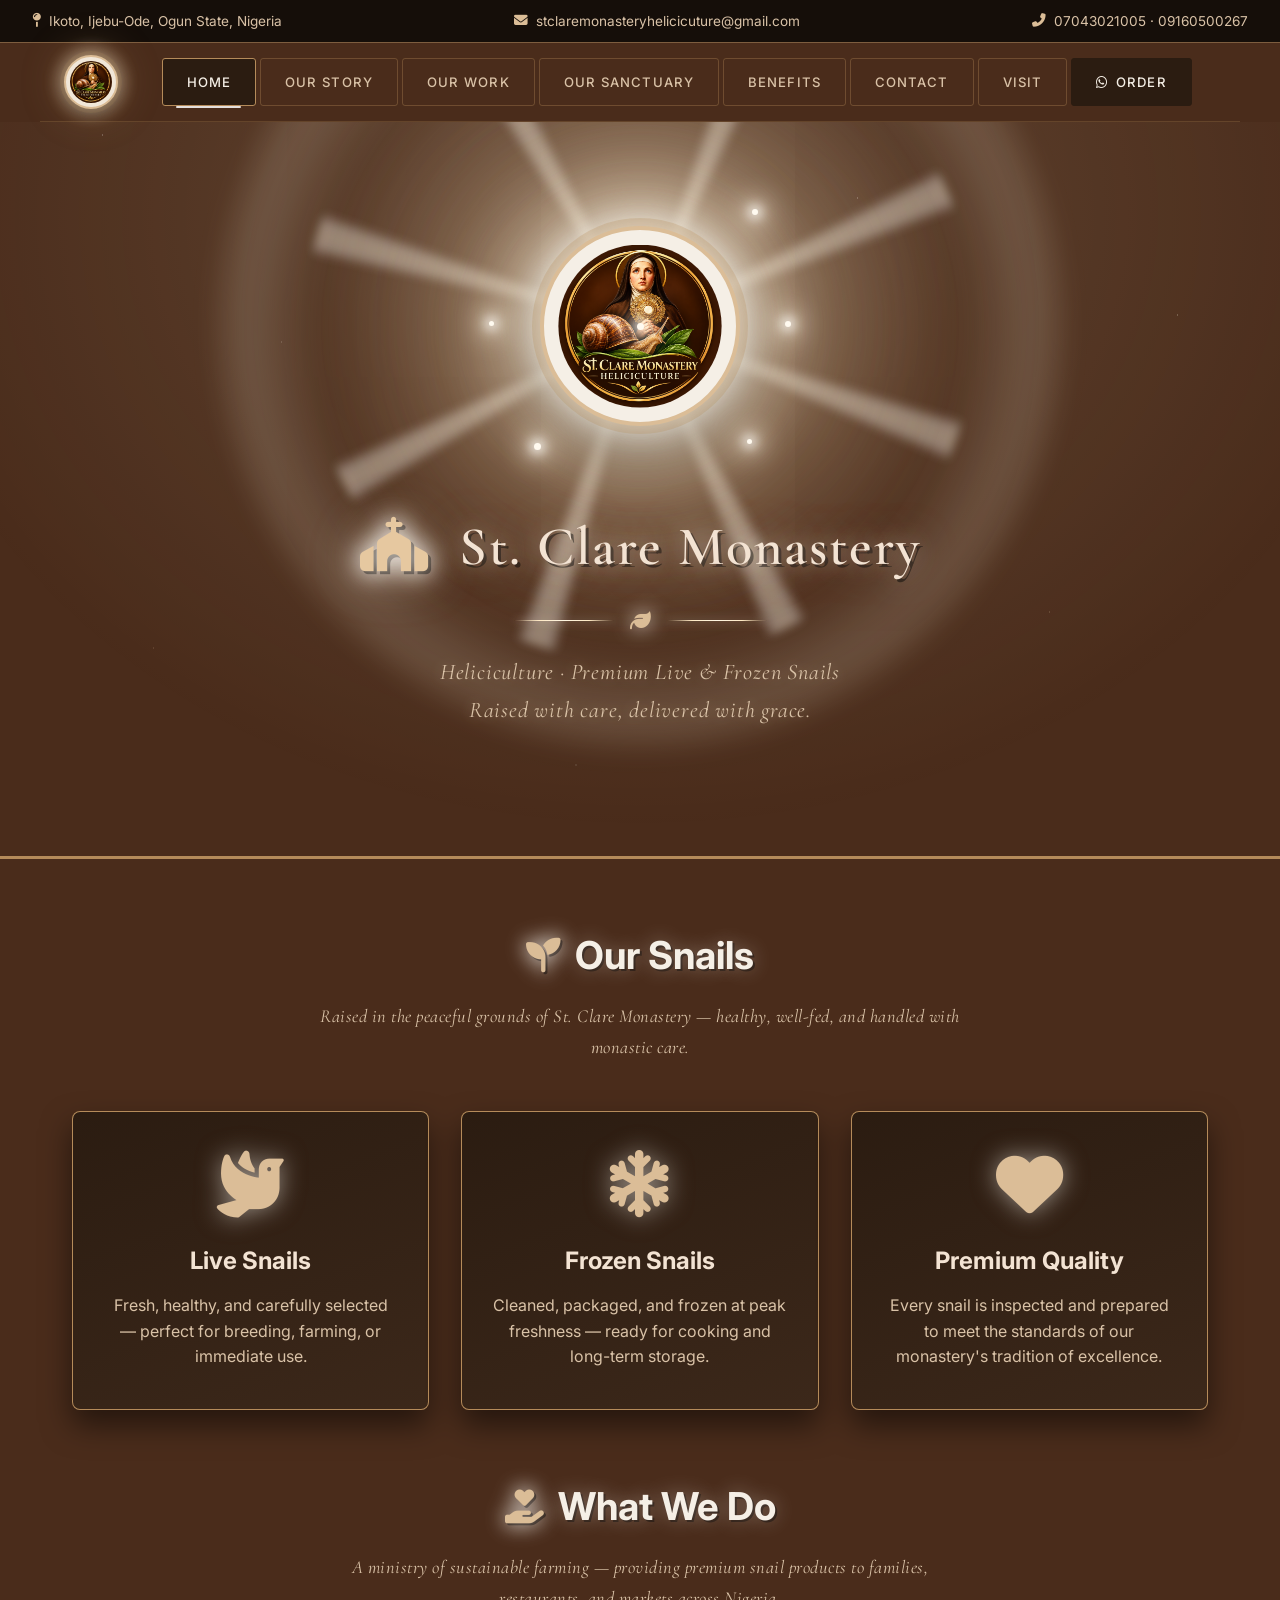
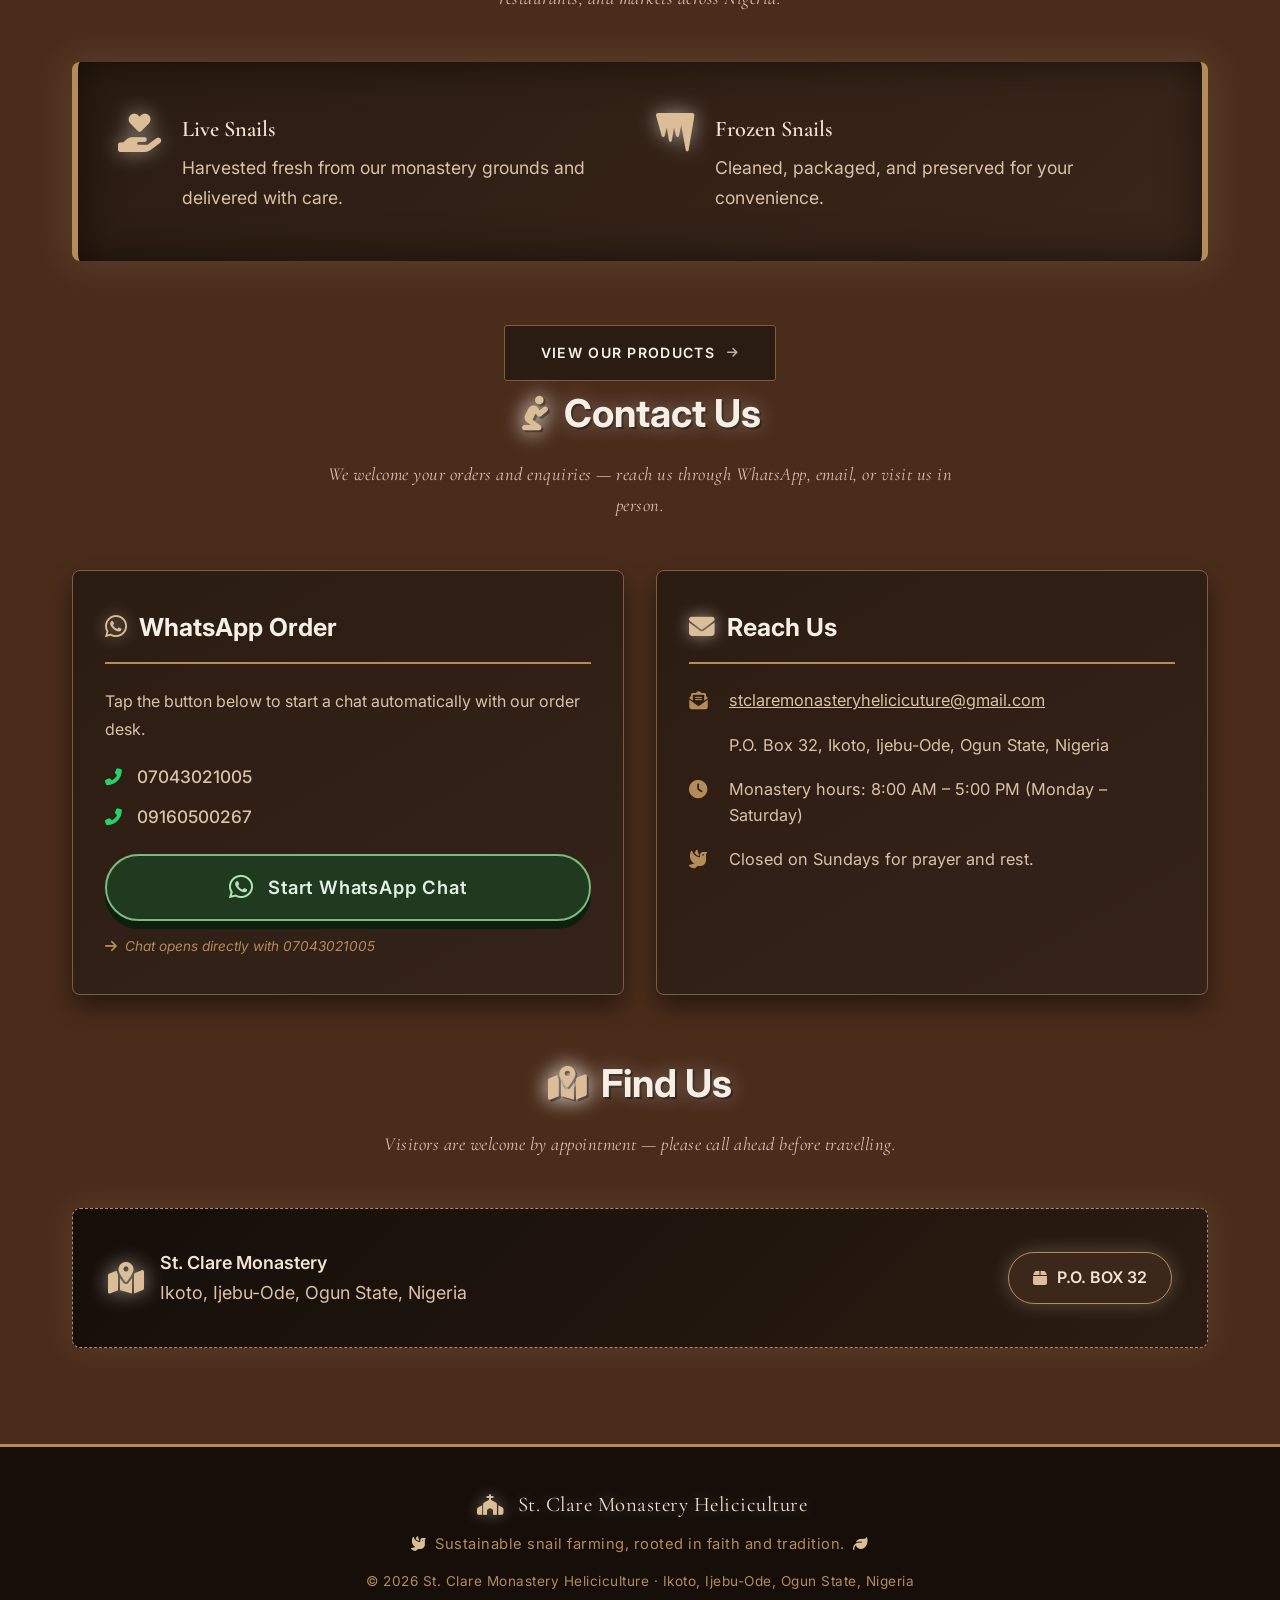
==== commit c61d7eff: "Index.html" ====
--- a/index.html
+++ b/index.html
@@ -34,6 +34,7 @@
       <a href="index.html" class="jesuit-btn">Home</a>
       <a href="about.html" class="jesuit-btn">Our Story</a>
       <a href="gallery.html" class="jesuit-btn">Our Work</a>
+      <a href="sanctuary.html" class="jesuit-btn">Our Sanctuary</a>
       <a href="benefits.html" class="jesuit-btn">Benefits</a>
       <a href="index.html#contact" class="jesuit-btn">Contact</a>
       <a href="index.html#location" class="jesuit-btn">Visit</a>
--- a/style.css
+++ b/style.css
@@ -1256,3 +1256,261 @@
     height: 42px;
   }
 }
+/* =====================================================================
+   MINI LOGO BADGE — top-left of nav with soft glow halo
+===================================================================== */
+
+.jesuit-nav {
+  display: flex;
+  flex-wrap: wrap;
+  align-items: center;
+  justify-content: space-between;
+  gap: 1.2rem;
+  padding: 12px 24px;
+  max-width: 1200px;
+  margin: 0 auto;
+  border-bottom: 1px solid rgba(181, 139, 90, 0.25);
+  position: relative;
+  z-index: 5;
+}
+
+.nav-links {
+  display: flex;
+  flex-wrap: wrap;
+  align-items: center;
+  justify-content: center;
+  gap: 4px;
+  flex: 1 1 auto;
+}
+
+/* ---- Mini Logo Badge ---- */
+.nav-logo-badge {
+  position: relative;
+  display: inline-flex;
+  align-items: center;
+  justify-content: center;
+  width: 54px;
+  height: 54px;
+  border-radius: 50%;
+  background: var(--cream);
+  padding: 4px;
+  border: 2px solid var(--gold-light);
+  box-shadow:
+    0 0 0 4px rgba(181, 139, 90, 0.15),
+    0 0 18px 4px rgba(255, 246, 226, 0.45),
+    0 0 36px 8px rgba(181, 139, 90, 0.25),
+    0 4px 12px rgba(0, 0, 0, 0.5);
+  text-decoration: none;
+  flex-shrink: 0;
+  transition: transform 0.35s ease, box-shadow 0.35s ease;
+  isolation: isolate;
+}
+
+.nav-logo-badge::before {
+  content: "";
+  position: absolute;
+  inset: -18%;
+  border-radius: 50%;
+  background:
+    radial-gradient(circle,
+      rgba(255, 253, 248, 0.55) 0%,
+      rgba(255, 233, 196, 0.30) 30%,
+      rgba(181, 139, 90, 0.15) 55%,
+      transparent 80%);
+  filter: blur(8px);
+  z-index: -1;
+  pointer-events: none;
+}
+
+.nav-logo-badge img {
+  width: 100%;
+  height: 100%;
+  object-fit: contain;
+  border-radius: 50%;
+  display: block;
+  transition: transform 0.4s ease;
+}
+
+.nav-logo-badge:hover {
+  transform: scale(1.06);
+  box-shadow:
+    0 0 0 6px rgba(181, 139, 90, 0.22),
+    0 0 26px 6px rgba(255, 253, 248, 0.7),
+    0 0 52px 14px rgba(255, 233, 196, 0.45),
+    0 6px 16px rgba(0, 0, 0, 0.55);
+}
+
+.nav-logo-badge:hover img {
+  transform: scale(1.05);
+}
+
+@media (max-width: 860px) {
+  .jesuit-nav {
+    justify-content: center;
+    padding: 12px 14px;
+  }
+
+  .nav-logo-badge {
+    width: 46px;
+    height: 46px;
+  }
+
+  .nav-links {
+    justify-content: center;
+    width: 100%;
+  }
+}
+
+@media (max-width: 480px) {
+  .nav-logo-badge {
+    width: 42px;
+    height: 42px;
+  }
+}
+/* =====================================================================
+   SISTERS SLIDESHOW — 3 images, 5-second auto-rotate, fade transitions
+===================================================================== */
+.sisters-slideshow {
+  position: relative;
+  aspect-ratio: 4 / 5;
+  border-radius: 6px;
+  overflow: hidden;
+  isolation: isolate;
+  background: linear-gradient(135deg, var(--brown-deep) 0%, var(--brown-void) 100%);
+  border: 1px solid var(--gold-core);
+  box-shadow:
+    0 0 0 6px rgba(181, 139, 90, 0.10),
+    0 20px 45px rgba(0, 0, 0, 0.6);
+  transition: transform 0.5s ease, box-shadow 0.5s ease;
+}
+
+.sisters-slideshow:hover {
+  transform: translateY(-4px) scale(1.01);
+  box-shadow:
+    0 0 0 8px rgba(181, 139, 90, 0.15),
+    0 26px 55px rgba(0, 0, 0, 0.7);
+}
+
+/* Each slide layer — stacked, fades in/out */
+.sisters-slideshow .slide {
+  position: absolute;
+  inset: 0;
+  opacity: 0;
+  transition: opacity 1.4s ease-in-out;
+  z-index: 1;
+}
+
+.sisters-slideshow .slide.is-active {
+  opacity: 1;
+  z-index: 2;
+}
+
+.sisters-slideshow .slide img {
+  width: 100%;
+  height: 100%;
+  object-fit: cover;
+  object-position: center;
+  display: block;
+  filter: brightness(0.98) contrast(1.03) saturate(1.02);
+  transition: transform 6s ease;
+}
+
+/* Slow, gentle Ken Burns zoom on the active slide */
+.sisters-slideshow .slide.is-active img {
+  transform: scale(1.06);
+}
+
+/* Warm vignette over the whole slideshow */
+.sisters-slideshow::after {
+  content: "";
+  position: absolute;
+  inset: 0;
+  pointer-events: none;
+  background:
+    radial-gradient(circle at 50% 40%,
+      transparent 45%,
+      rgba(30, 20, 14, 0.22) 80%,
+      rgba(30, 20, 14, 0.45) 100%);
+  z-index: 3;
+}
+
+/* ---- Slide indicator dots ---- */
+.slide-dots {
+  position: absolute;
+  bottom: 16px;
+  left: 0;
+  right: 0;
+  display: flex;
+  justify-content: center;
+  gap: 10px;
+  z-index: 4;
+  pointer-events: none;
+}
+
+.slide-dots .dot {
+  width: 9px;
+  height: 9px;
+  border-radius: 50%;
+  background: rgba(255, 246, 226, 0.35);
+  border: 1px solid rgba(255, 246, 226, 0.5);
+  transition: all 0.4s ease;
+  box-shadow: 0 0 6px rgba(0, 0, 0, 0.4);
+}
+
+.slide-dots .dot.is-active {
+  background: var(--gold-blaze);
+  border-color: var(--gold-blaze);
+  width: 26px;
+  border-radius: 10px;
+  box-shadow:
+    0 0 12px 2px rgba(255, 246, 226, 0.7),
+    0 0 20px 4px rgba(181, 139, 90, 0.5);
+}
+
+/* Keep the existing sisters-caption */
+.sisters-caption {
+  margin-top: 1rem;
+  text-align: center;
+  font-family: 'Cormorant Garamond', serif;
+  font-style: italic;
+  font-size: 1rem;
+  color: var(--cream-soft);
+  letter-spacing: 0.5px;
+  display: flex;
+  align-items: center;
+  justify-content: center;
+  gap: 10px;
+}
+
+.sisters-caption i {
+  color: var(--gold-light);
+  filter: drop-shadow(0 0 8px rgba(255, 253, 248, 0.6));
+}
+
+/* Remove the old single-image rule (no longer used) */
+.sisters-portrait { display: none; }
+
+/* Reduced motion — kill the transitions */
+@media (prefers-reduced-motion: reduce) {
+  .sisters-slideshow .slide {
+    transition: none;
+  }
+  .sisters-slideshow .slide.is-active img {
+    transform: scale(1);
+  }
+}
+/* =====================================================================
+   SANCTUARY PAGE — SUPPORTING STYLES
+   (Video gallery styles live in sanctuary.html; these are shared helpers)
+===================================================================== */
+
+/* Smooth, warm video playback feel */
+.video-card video::-webkit-media-controls-panel {
+  background-image: linear-gradient(transparent, rgba(30, 20, 14, 0.85));
+}
+
+/* Placeholder gradient behind videos while they load */
+.video-card video {
+  background:
+    linear-gradient(135deg, #1e140e 0%, #2b1c11 100%);
+}
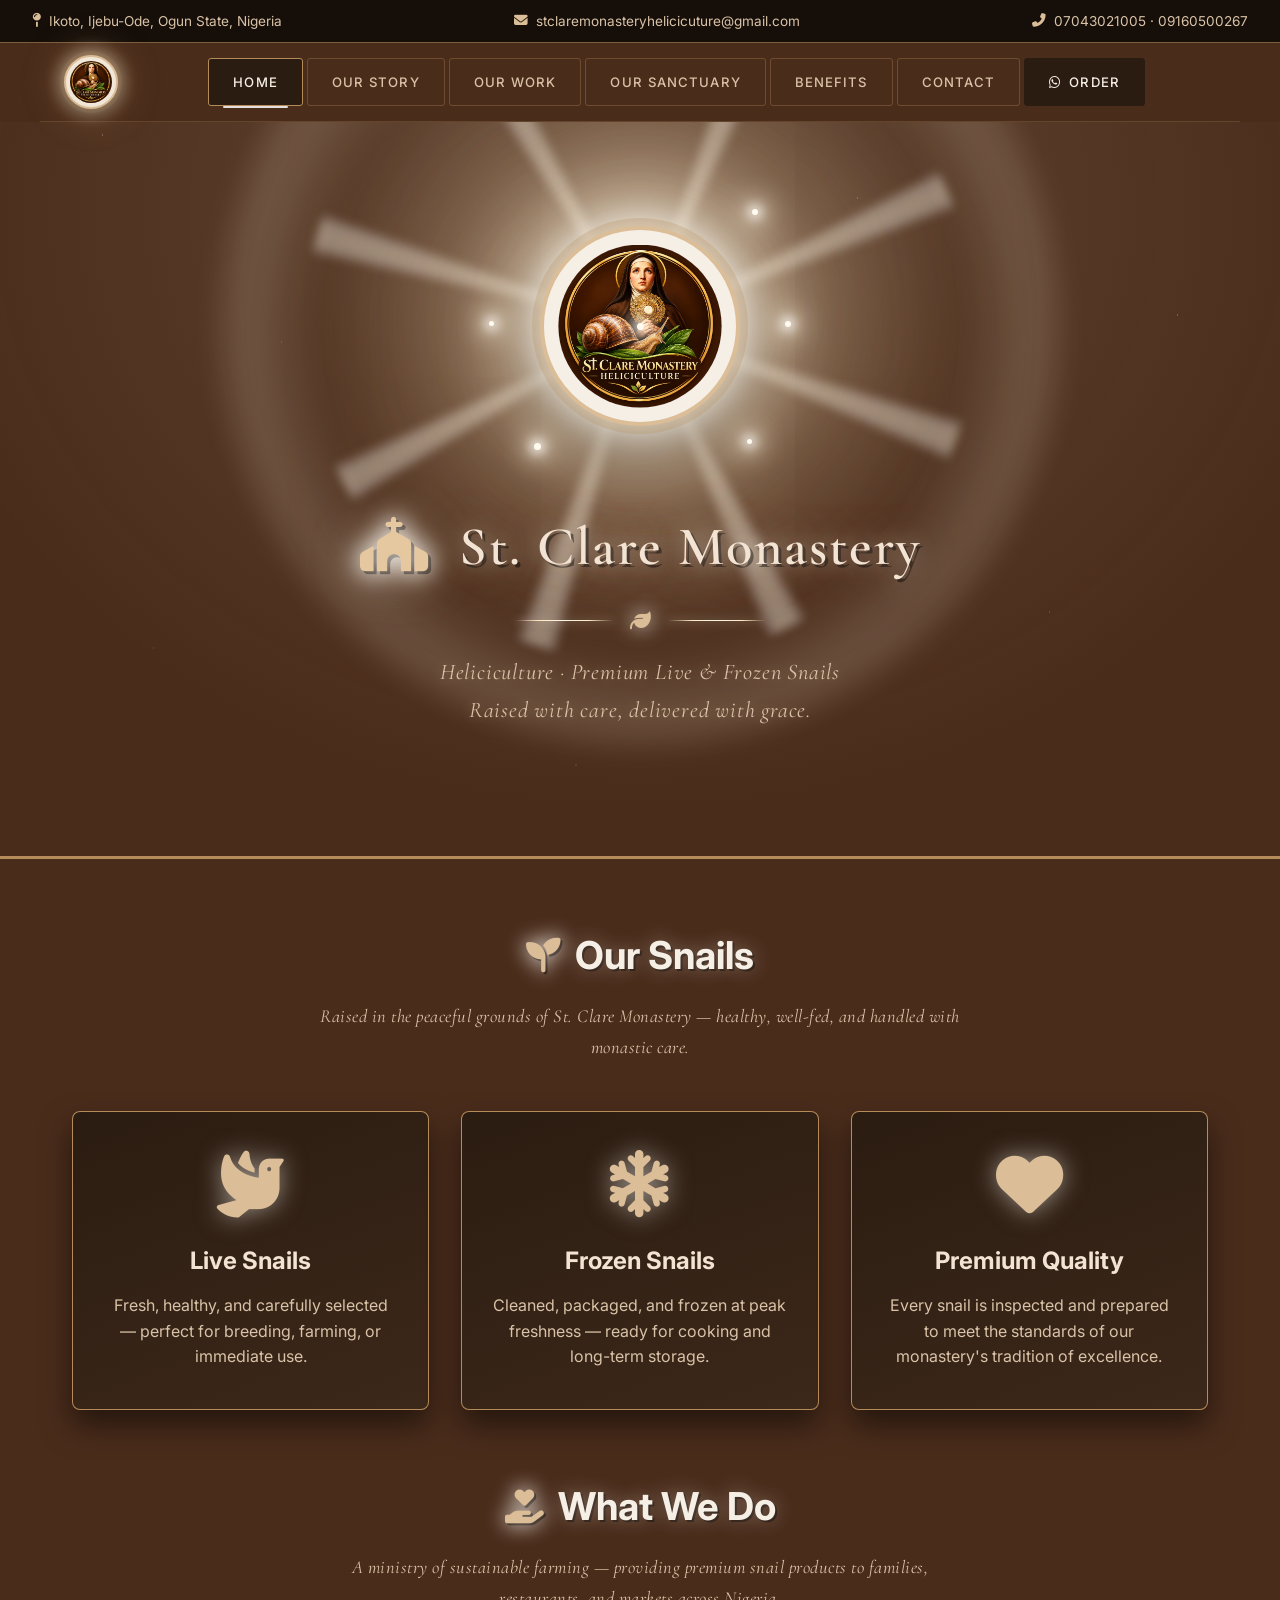
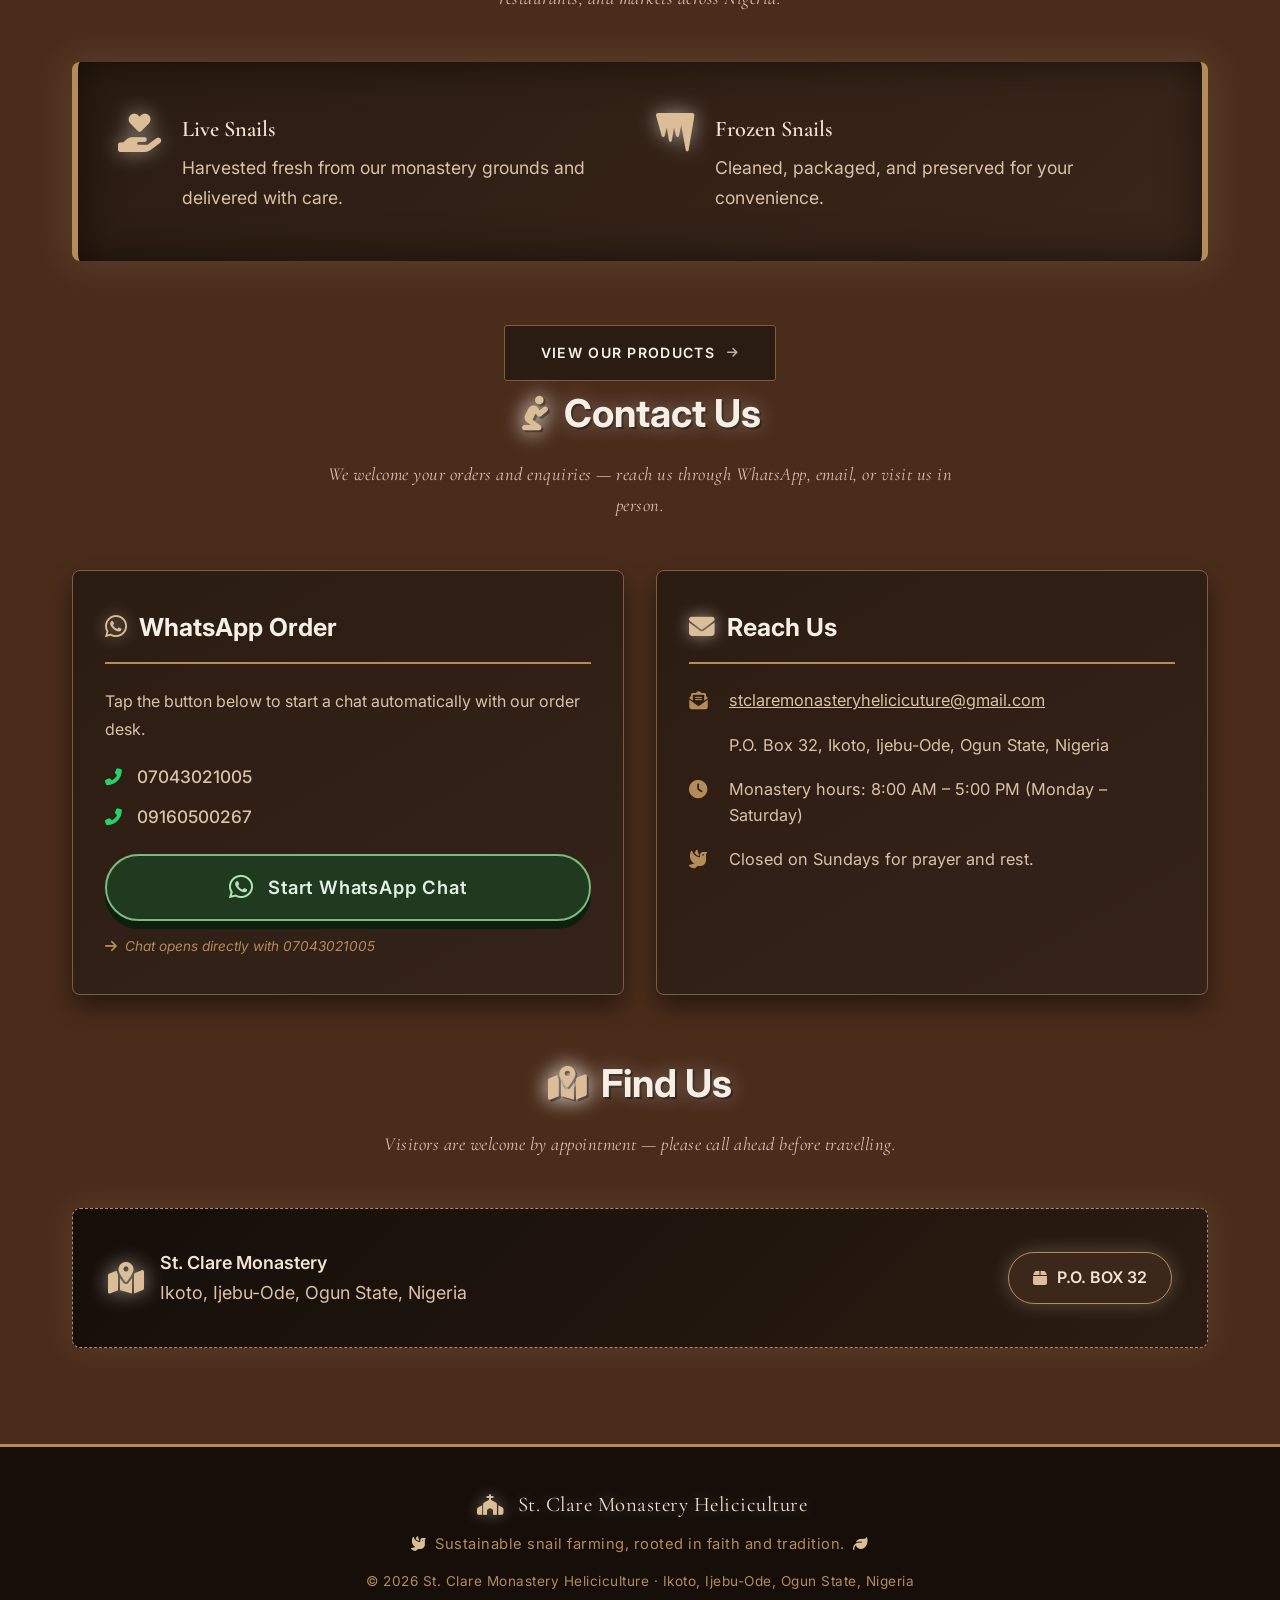
==== commit 2f60a450: "index.html" ====
--- a/index.html
+++ b/index.html
@@ -6,7 +6,44 @@
   <meta name="description" content="St. Clare Monastery Heliciculture — premium live and frozen snails from Ikoto, Ijebu-Ode, Ogun State, Nigeria. Order via WhatsApp." />
   <meta name="keywords" content="snails, heliciculture, live snails, frozen snails, snail farm Nigeria, Ijebu-Ode, Ogun State, St Clare Monastery" />
   <meta name="author" content="St. Clare Monastery Heliciculture" />
+  <link rel="canonical" href="https://stclare-heliciculture.github.io/stclaremonastery-heliciculture/" />
   <title>St. Clare Monastery Heliciculture | Live & Frozen Snails</title>
+
+  <!-- ============================================================
+       JSON-LD: WebSite — Tells Google your site name
+  ============================================================ -->
+  <script type="application/ld+json">
+  {
+    "@context": "https://schema.org",
+    "@type": "WebSite",
+    "name": "St. Clare Monastery Heliciculture",
+    "alternateName": "St. Clare Monastery Snails",
+    "url": "https://stclare-heliciculture.github.io/stclaremonastery-heliciculture/"
+  }
+  </script>
+
+  <!-- ============================================================
+       JSON-LD: Organization — Tells Google your business info
+  ============================================================ -->
+  <script type="application/ld+json">
+  {
+    "@context": "https://schema.org",
+    "@type": "Organization",
+    "name": "St. Clare Monastery Heliciculture",
+    "url": "https://stclare-heliciculture.github.io/stclaremonastery-heliciculture/",
+    "logo": "https://stclare-heliciculture.github.io/stclaremonastery-heliciculture/st.%20clare%20monastery%20heliciculture.png",
+    "email": "stclaremonasteryhelicicuture@gmail.com",
+    "address": {
+      "@type": "PostalAddress",
+      "streetAddress": "Ikoto",
+      "addressLocality": "Ijebu-Ode",
+      "addressRegion": "Ogun State",
+      "addressCountry": "NG",
+      "postOfficeBoxNumber": "32"
+    },
+    "telephone": "+2347043021005"
+  }
+  </script>
 
   <link rel="preconnect" href="https://fonts.googleapis.com" />
   <link rel="preconnect" href="https://fonts.gstatic.com" crossorigin />
@@ -23,7 +60,6 @@
     <span><i class="fas fa-phone-alt"></i> 07043021005 · 09160500267</span>
   </div>
 
-  <!-- ==================== JESUIT-STYLE NAVIGATION + MINI LOGO ==================== -->
   <nav class="jesuit-nav" aria-label="Primary navigation">
 
     <a href="index.html" class="nav-logo-badge" aria-label="St. Clare Monastery — Home">
@@ -37,7 +73,6 @@
       <a href="sanctuary.html" class="jesuit-btn">Our Sanctuary</a>
       <a href="benefits.html" class="jesuit-btn">Benefits</a>
       <a href="index.html#contact" class="jesuit-btn">Contact</a>
-      <a href="index.html#location" class="jesuit-btn">Visit</a>
       <a href="https://wa.me/2347043021005?text=Hello%20St.%20Clare%20Monastery%2C%20I%20would%20like%20to%20order."
          class="jesuit-btn jesuit-btn-primary"
          target="_blank"
--- a/style.css
+++ b/style.css
@@ -1514,3 +1514,61 @@
   background:
     linear-gradient(135deg, #1e140e 0%, #2b1c11 100%);
 }
+/* =====================================================================
+   ACTIVITY GALLERY — "Life at the Monastery" section on gallery.html
+===================================================================== */
+.activity-gallery {
+  display: grid;
+  grid-template-columns: repeat(auto-fit, minmax(280px, 1fr));
+  gap: 1.8rem;
+  margin-bottom: 2rem;
+}
+
+.activity-card {
+  margin: 0;
+  background: linear-gradient(160deg, var(--brown-deep) 0%, var(--brown-mid) 100%);
+  border-radius: 6px;
+  overflow: hidden;
+  border: 1px solid var(--brown-soft);
+  box-shadow: 0 10px 24px rgba(0, 0, 0, 0.5);
+  transition: transform 0.3s ease, box-shadow 0.3s ease;
+}
+
+.activity-card:hover {
+  transform: translateY(-4px);
+  box-shadow:
+    0 18px 36px rgba(0, 0, 0, 0.6),
+    0 0 30px 4px rgba(181, 139, 90, 0.28);
+}
+
+.activity-card a {
+  display: block;
+  aspect-ratio: 4 / 3;
+  overflow: hidden;
+  background: #1e140e;
+}
+
+.activity-card img {
+  width: 100%;
+  height: 100%;
+  object-fit: cover;
+  display: block;
+  transition: transform 0.6s ease, filter 0.4s ease;
+  filter: brightness(0.97) contrast(1.03);
+}
+
+.activity-card:hover img {
+  transform: scale(1.05);
+  filter: brightness(1.02) contrast(1.05);
+}
+
+.activity-card figcaption {
+  padding: 0.9rem 1rem;
+  text-align: center;
+  font-family: 'Cormorant Garamond', serif;
+  font-style: italic;
+  font-size: 0.98rem;
+  color: var(--cream-soft);
+  border-top: 1px solid rgba(181, 139, 90, 0.25);
+  letter-spacing: 0.4px;
+}
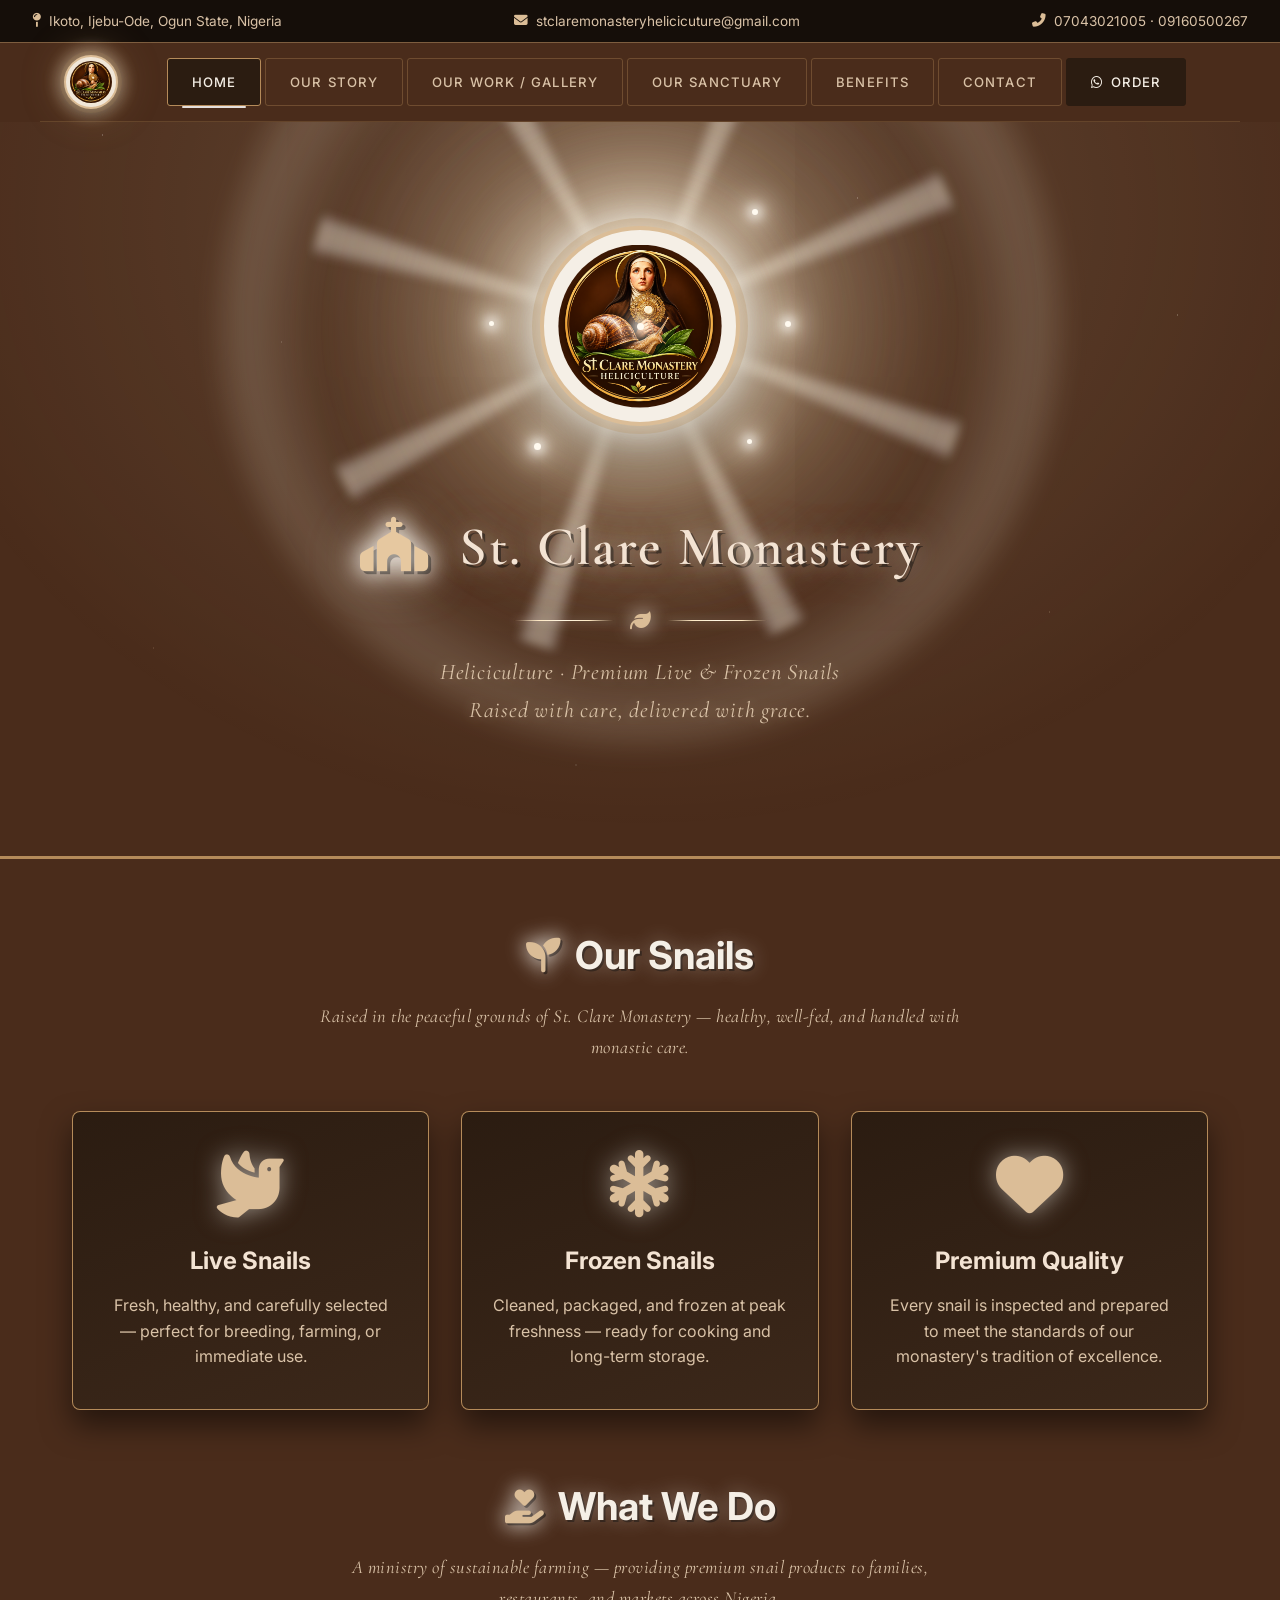
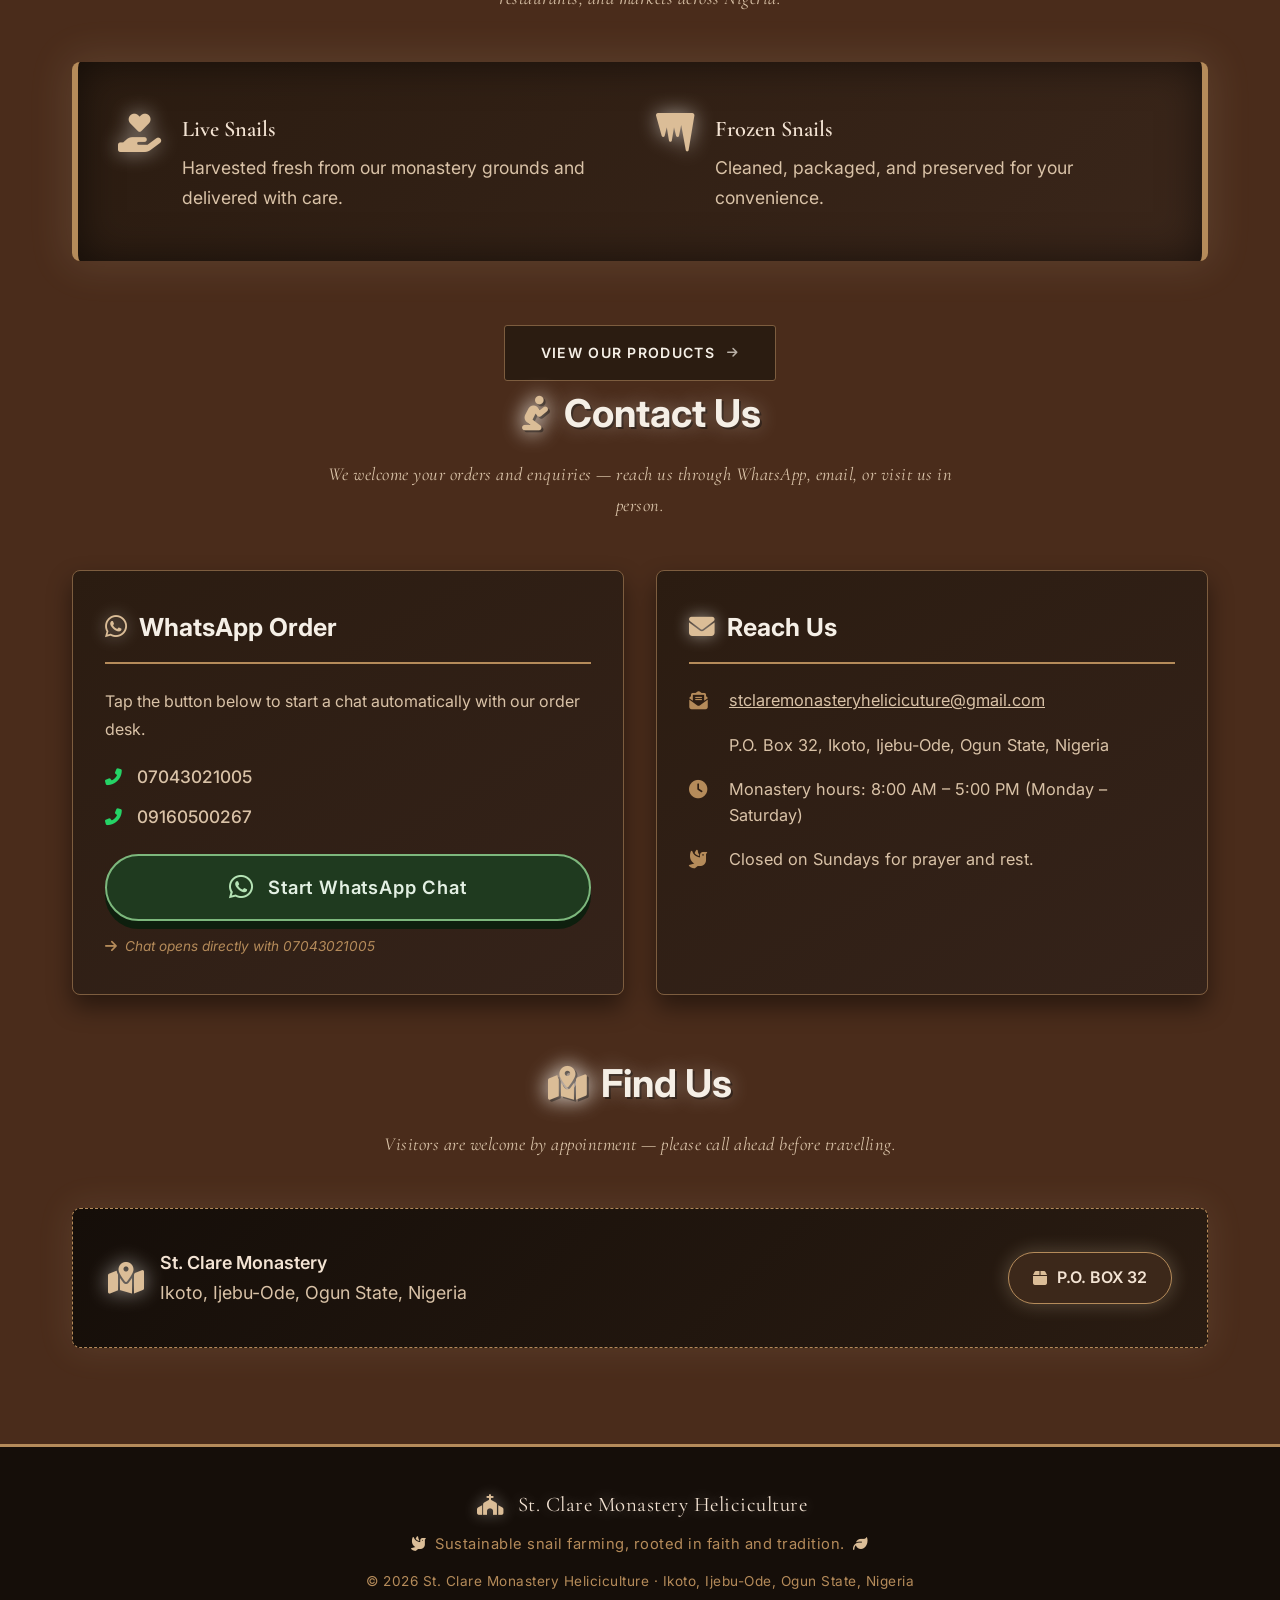
==== commit afb78a54: "index.html" ====
--- a/index.html
+++ b/index.html
@@ -69,7 +69,7 @@
     <div class="nav-links">
       <a href="index.html" class="jesuit-btn">Home</a>
       <a href="about.html" class="jesuit-btn">Our Story</a>
-      <a href="gallery.html" class="jesuit-btn">Our Work</a>
+      <a href="gallery.html" class="jesuit-btn">Our Work / Gallery</a>
       <a href="sanctuary.html" class="jesuit-btn">Our Sanctuary</a>
       <a href="benefits.html" class="jesuit-btn">Benefits</a>
       <a href="index.html#contact" class="jesuit-btn">Contact</a>
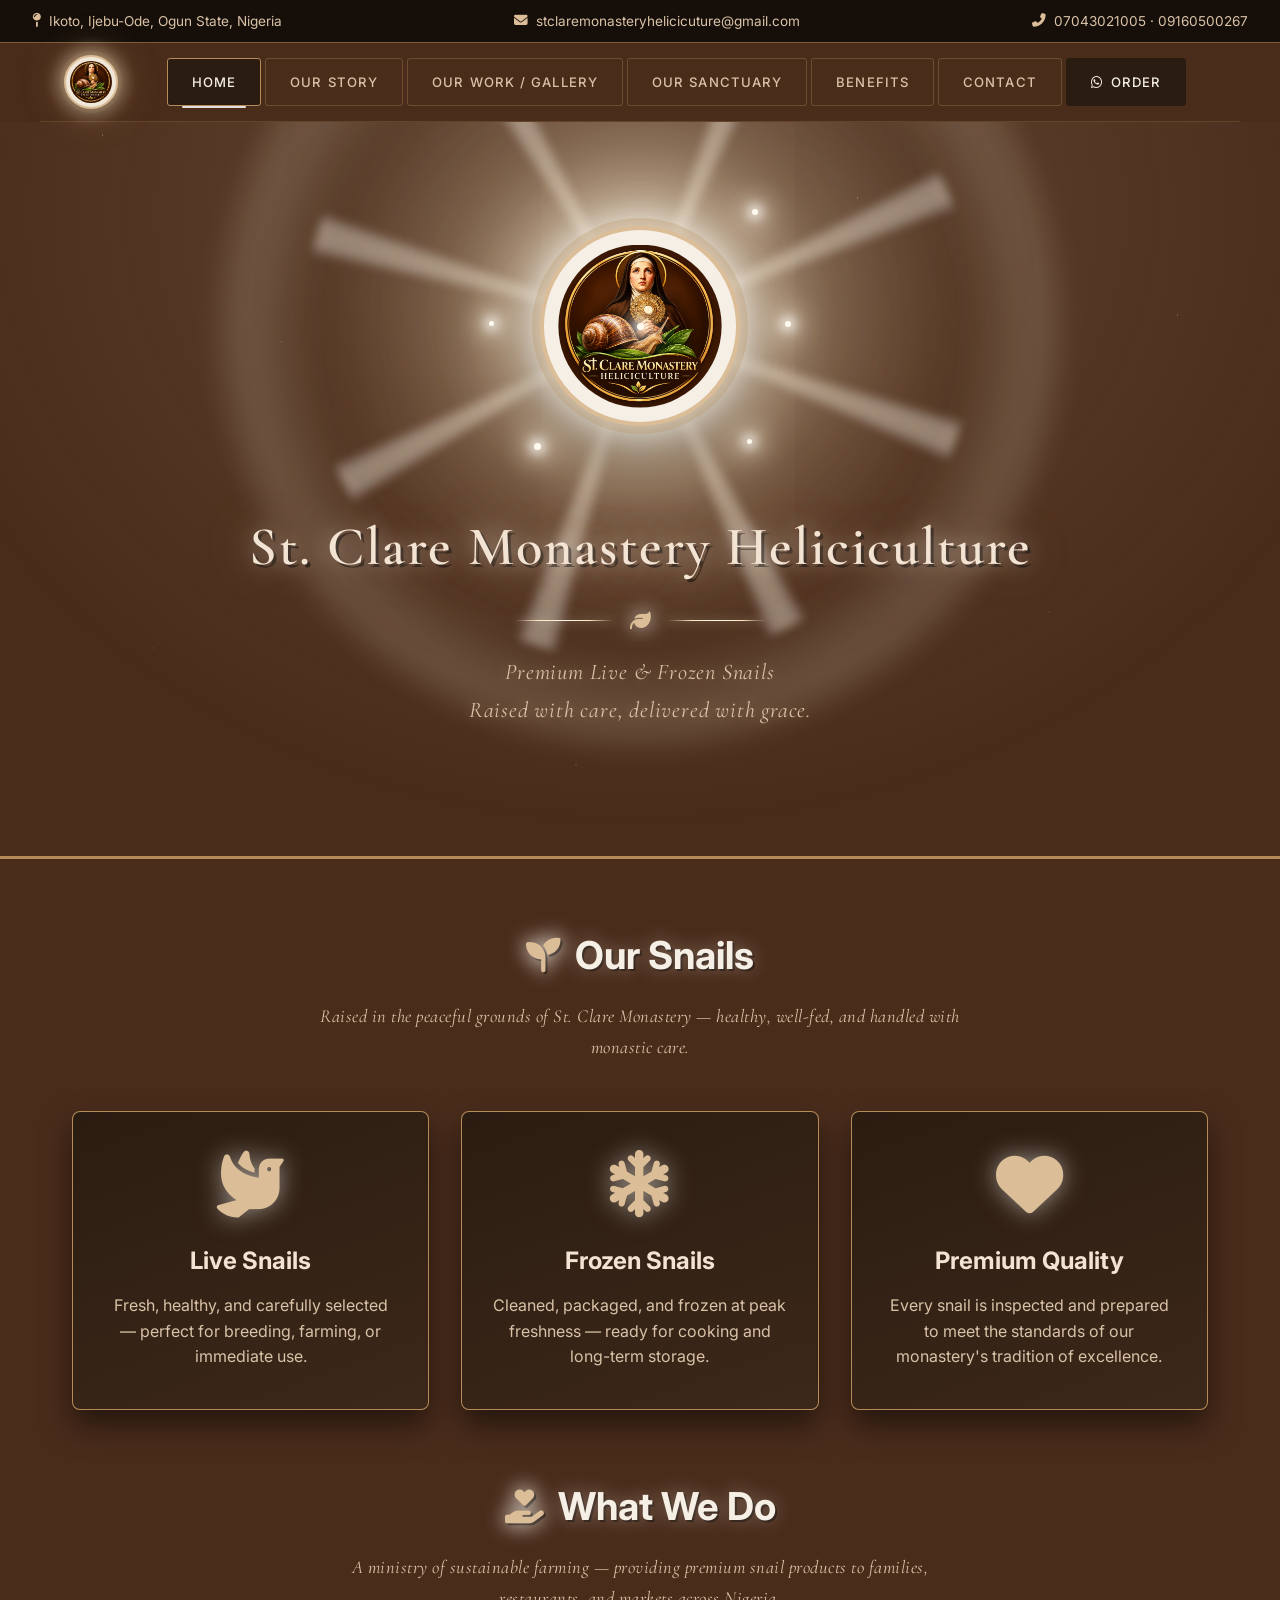
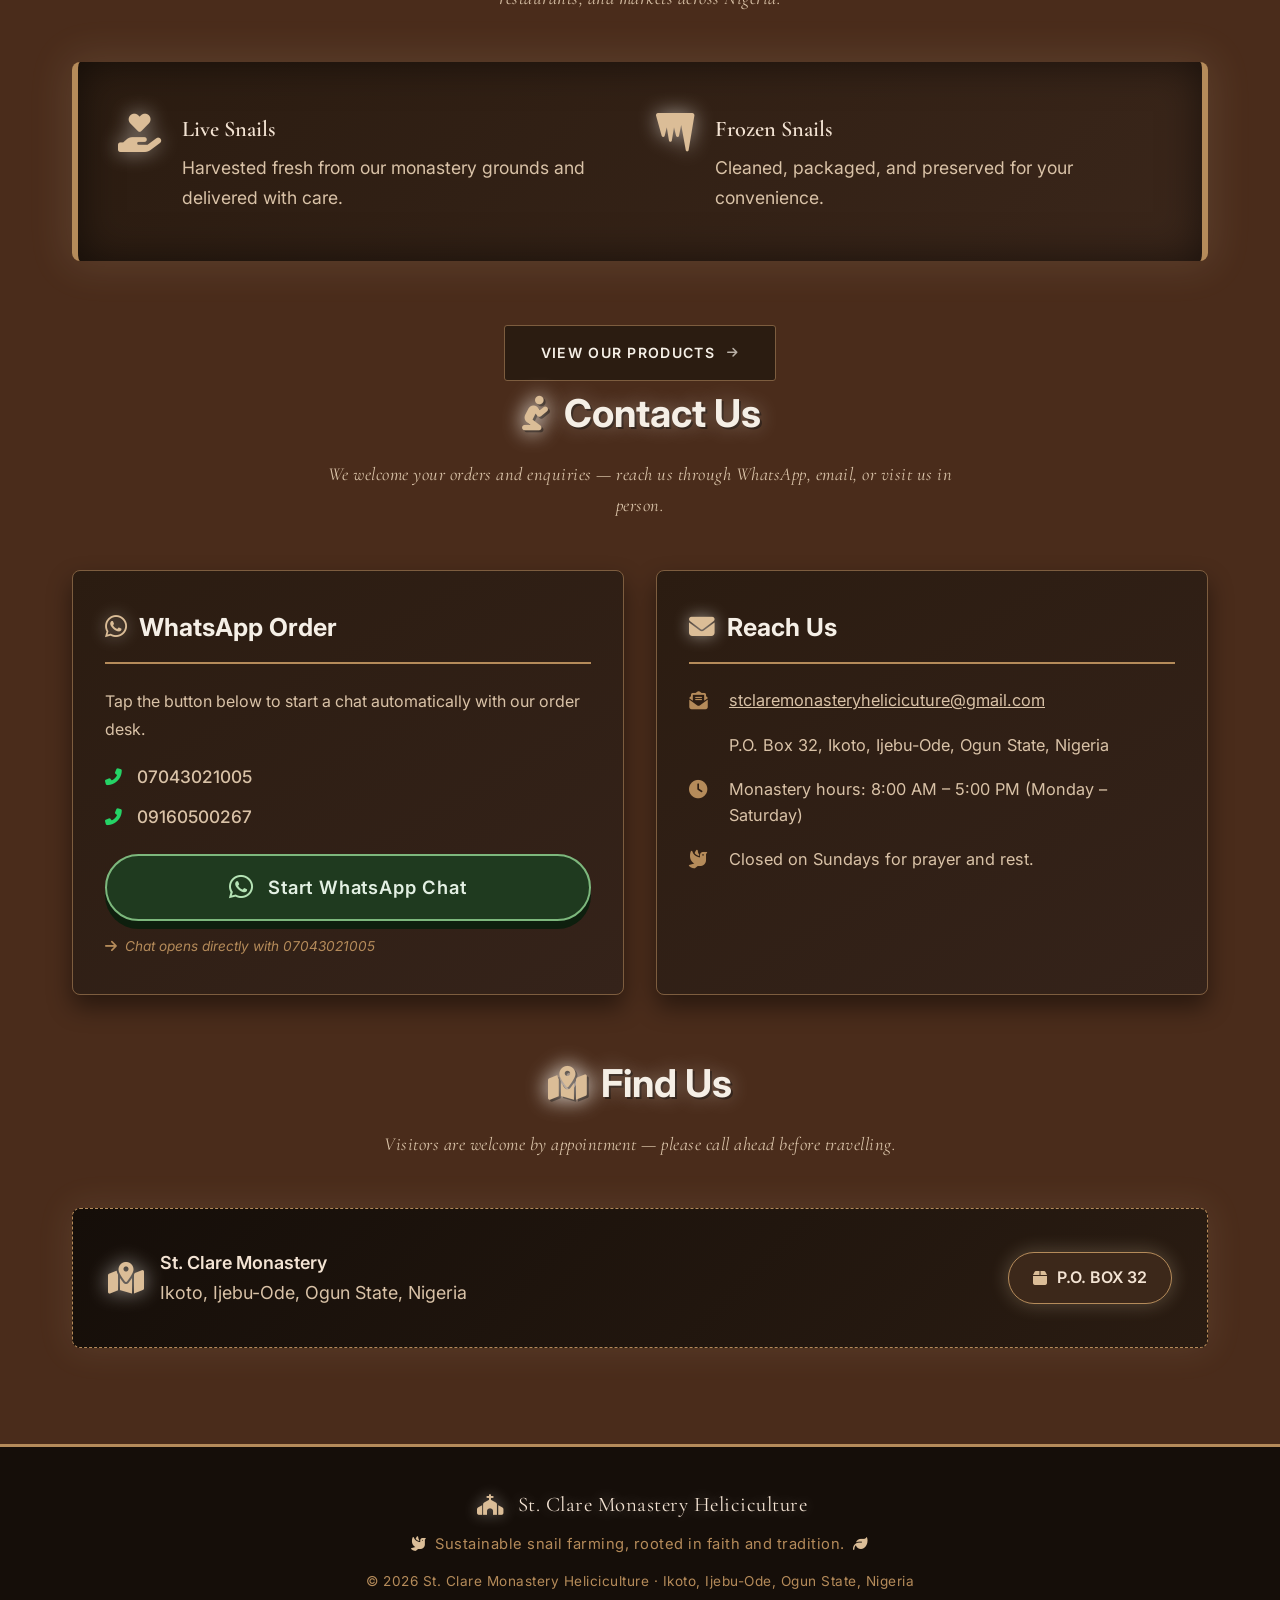
==== commit a8c923ec: "index.html" ====
--- a/index.html
+++ b/index.html
@@ -99,7 +99,7 @@
       <span class="sparkle"></span>
     </div>
 
-    <h1><i class="fas fa-church"></i> St. Clare Monastery</h1>
+    <h1> St. Clare Monastery Heliciculture</h1>
 
     <div class="hero-divider">
       <span class="line"></span>
@@ -108,7 +108,7 @@
     </div>
 
     <p class="tagline">
-      Heliciculture · Premium Live &amp; Frozen Snails<br />
+      Premium Live &amp; Frozen Snails<br />
       Raised with care, delivered with grace.
     </p>
   </header>
--- a/style.css
+++ b/style.css
@@ -1572,3 +1572,212 @@
   border-top: 1px solid rgba(181, 139, 90, 0.25);
   letter-spacing: 0.4px;
 }
+/* =====================================================================
+   WHITE GLOW — for "Our Work / Gallery" button on sub-pages
+   (products.html · site.html · environs.html)
+===================================================================== */
+.jesuit-btn-white-glow {
+  color: #fffdf8 !important;
+  background: #2b1c11 !important;
+  border-color: #fffdf8 !important;
+  position: relative;
+  text-shadow: 0 0 10px rgba(255, 253, 248, 0.8);
+  animation: whiteGlowPulse 3s ease-in-out infinite;
+}
+
+.jesuit-btn-white-glow::after {
+  content: "";
+  position: absolute;
+  bottom: -3px;
+  left: 15%;
+  right: 15%;
+  height: 2px;
+  background: #fffdf8;
+  opacity: 1;
+  border-radius: 2px;
+  box-shadow:
+    0 0 10px 2px rgba(255, 253, 248, 0.9),
+    0 0 20px 4px rgba(255, 253, 248, 0.5);
+}
+
+.jesuit-btn-white-glow i {
+  color: #fffdf8;
+  filter: drop-shadow(0 0 8px rgba(255, 253, 248, 0.9));
+}
+
+@keyframes whiteGlowPulse {
+  0%, 100% {
+    box-shadow:
+      0 0 0 0 rgba(255, 253, 248, 0.0),
+      0 0 14px 3px rgba(255, 253, 248, 0.35),
+      inset 0 0 12px 0 rgba(255, 253, 248, 0.1);
+  }
+  50% {
+    box-shadow:
+      0 0 0 4px rgba(255, 253, 248, 0.06),
+      0 0 26px 8px rgba(255, 253, 248, 0.65),
+      inset 0 0 18px 2px rgba(255, 253, 248, 0.2);
+  }
+     }
+/* =====================================================================
+   LIGHTBOX — full-screen image viewer with prev/next navigation
+===================================================================== */
+.lightbox {
+  position: fixed;
+  inset: 0;
+  z-index: 9999;
+  background: rgba(10, 6, 3, 0.95);
+  backdrop-filter: blur(8px);
+  display: none;
+  align-items: center;
+  justify-content: center;
+  opacity: 0;
+  transition: opacity 0.35s ease;
+  padding: 2rem;
+}
+
+.lightbox.is-open {
+  display: flex;
+  opacity: 1;
+}
+
+.lightbox .lb-image-wrap {
+  position: relative;
+  max-width: 90vw;
+  max-height: 88vh;
+  display: flex;
+  align-items: center;
+  justify-content: center;
+}
+
+.lightbox img {
+  max-width: 90vw;
+  max-height: 88vh;
+  width: auto;
+  height: auto;
+  object-fit: contain;
+  border-radius: 6px;
+  border: 2px solid var(--gold-light);
+  box-shadow:
+    0 0 0 8px rgba(181, 139, 90, 0.15),
+    0 0 60px 20px rgba(255, 233, 196, 0.25),
+    0 30px 80px rgba(0, 0, 0, 0.8);
+  background: #0d0805;
+  transition: opacity 0.25s ease;
+}
+
+.lightbox .lb-caption {
+  position: absolute;
+  bottom: -2.5rem;
+  left: 0;
+  right: 0;
+  text-align: center;
+  font-family: 'Cormorant Garamond', serif;
+  font-style: italic;
+  font-size: 1.05rem;
+  color: var(--cream-bright);
+  letter-spacing: 0.5px;
+  text-shadow: 0 0 12px rgba(0, 0, 0, 0.9);
+  pointer-events: none;
+}
+
+/* Nav buttons */
+.lightbox .lb-btn {
+  position: absolute;
+  top: 50%;
+  transform: translateY(-50%);
+  width: 54px;
+  height: 54px;
+  border-radius: 50%;
+  background: rgba(43, 28, 17, 0.85);
+  border: 1.5px solid var(--gold-core);
+  color: var(--cream-bright);
+  font-size: 1.3rem;
+  display: inline-flex;
+  align-items: center;
+  justify-content: center;
+  cursor: pointer;
+  transition: all 0.25s ease;
+  z-index: 2;
+  box-shadow: 0 0 20px 2px rgba(0, 0, 0, 0.6);
+}
+
+.lightbox .lb-btn:hover {
+  background: #4a2c1b;
+  border-color: var(--gold-blaze);
+  color: var(--gold-blaze);
+  transform: translateY(-50%) scale(1.08);
+  box-shadow: 0 0 30px 6px rgba(255, 246, 226, 0.4);
+}
+
+.lightbox .lb-prev { left: 2rem; }
+.lightbox .lb-next { right: 2rem; }
+
+.lightbox .lb-close {
+  position: absolute;
+  top: 1.5rem;
+  right: 1.5rem;
+  width: 46px;
+  height: 46px;
+  border-radius: 50%;
+  background: rgba(43, 28, 17, 0.85);
+  border: 1.5px solid var(--gold-core);
+  color: var(--cream-bright);
+  font-size: 1.1rem;
+  display: inline-flex;
+  align-items: center;
+  justify-content: center;
+  cursor: pointer;
+  transition: all 0.25s ease;
+  z-index: 3;
+}
+
+.lightbox .lb-close:hover {
+  background: #4a2c1b;
+  border-color: var(--gold-blaze);
+  color: var(--gold-blaze);
+  transform: rotate(90deg);
+}
+
+/* Counter */
+.lightbox .lb-counter {
+  position: absolute;
+  bottom: 1.5rem;
+  left: 50%;
+  transform: translateX(-50%);
+  font-family: 'Inter', sans-serif;
+  font-size: 0.85rem;
+  letter-spacing: 2px;
+  color: var(--gold-light);
+  background: rgba(30, 20, 14, 0.85);
+  padding: 6px 16px;
+  border-radius: 40px;
+  border: 1px solid var(--gold-core);
+  z-index: 2;
+}
+
+/* Responsive */
+@media (max-width: 720px) {
+  .lightbox { padding: 1rem; }
+
+  .lightbox .lb-btn {
+    width: 44px;
+    height: 44px;
+    font-size: 1.05rem;
+  }
+
+  .lightbox .lb-prev { left: 0.6rem; }
+  .lightbox .lb-next { right: 0.6rem; }
+
+  .lightbox .lb-close {
+    top: 0.8rem;
+    right: 0.8rem;
+    width: 40px;
+    height: 40px;
+  }
+
+  .lightbox .lb-caption {
+    bottom: -2.2rem;
+    font-size: 0.95rem;
+  }
+   }
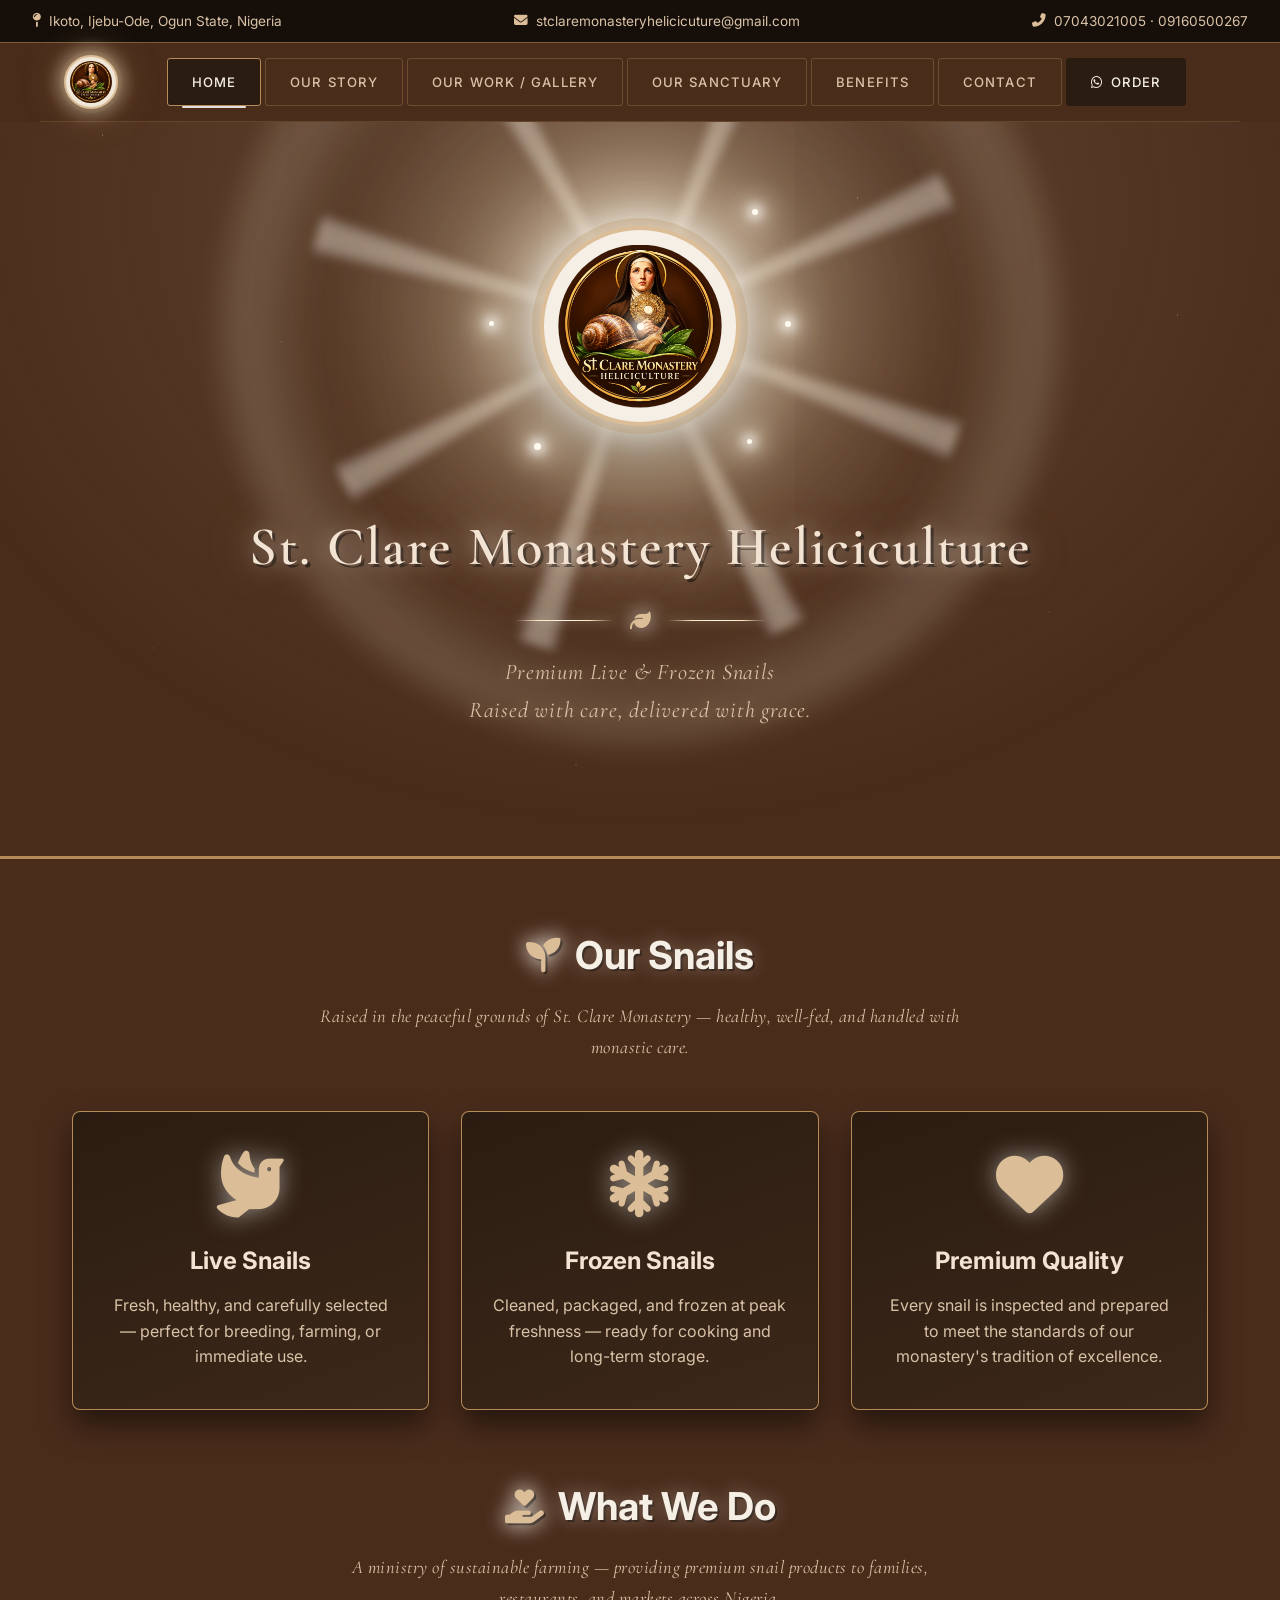
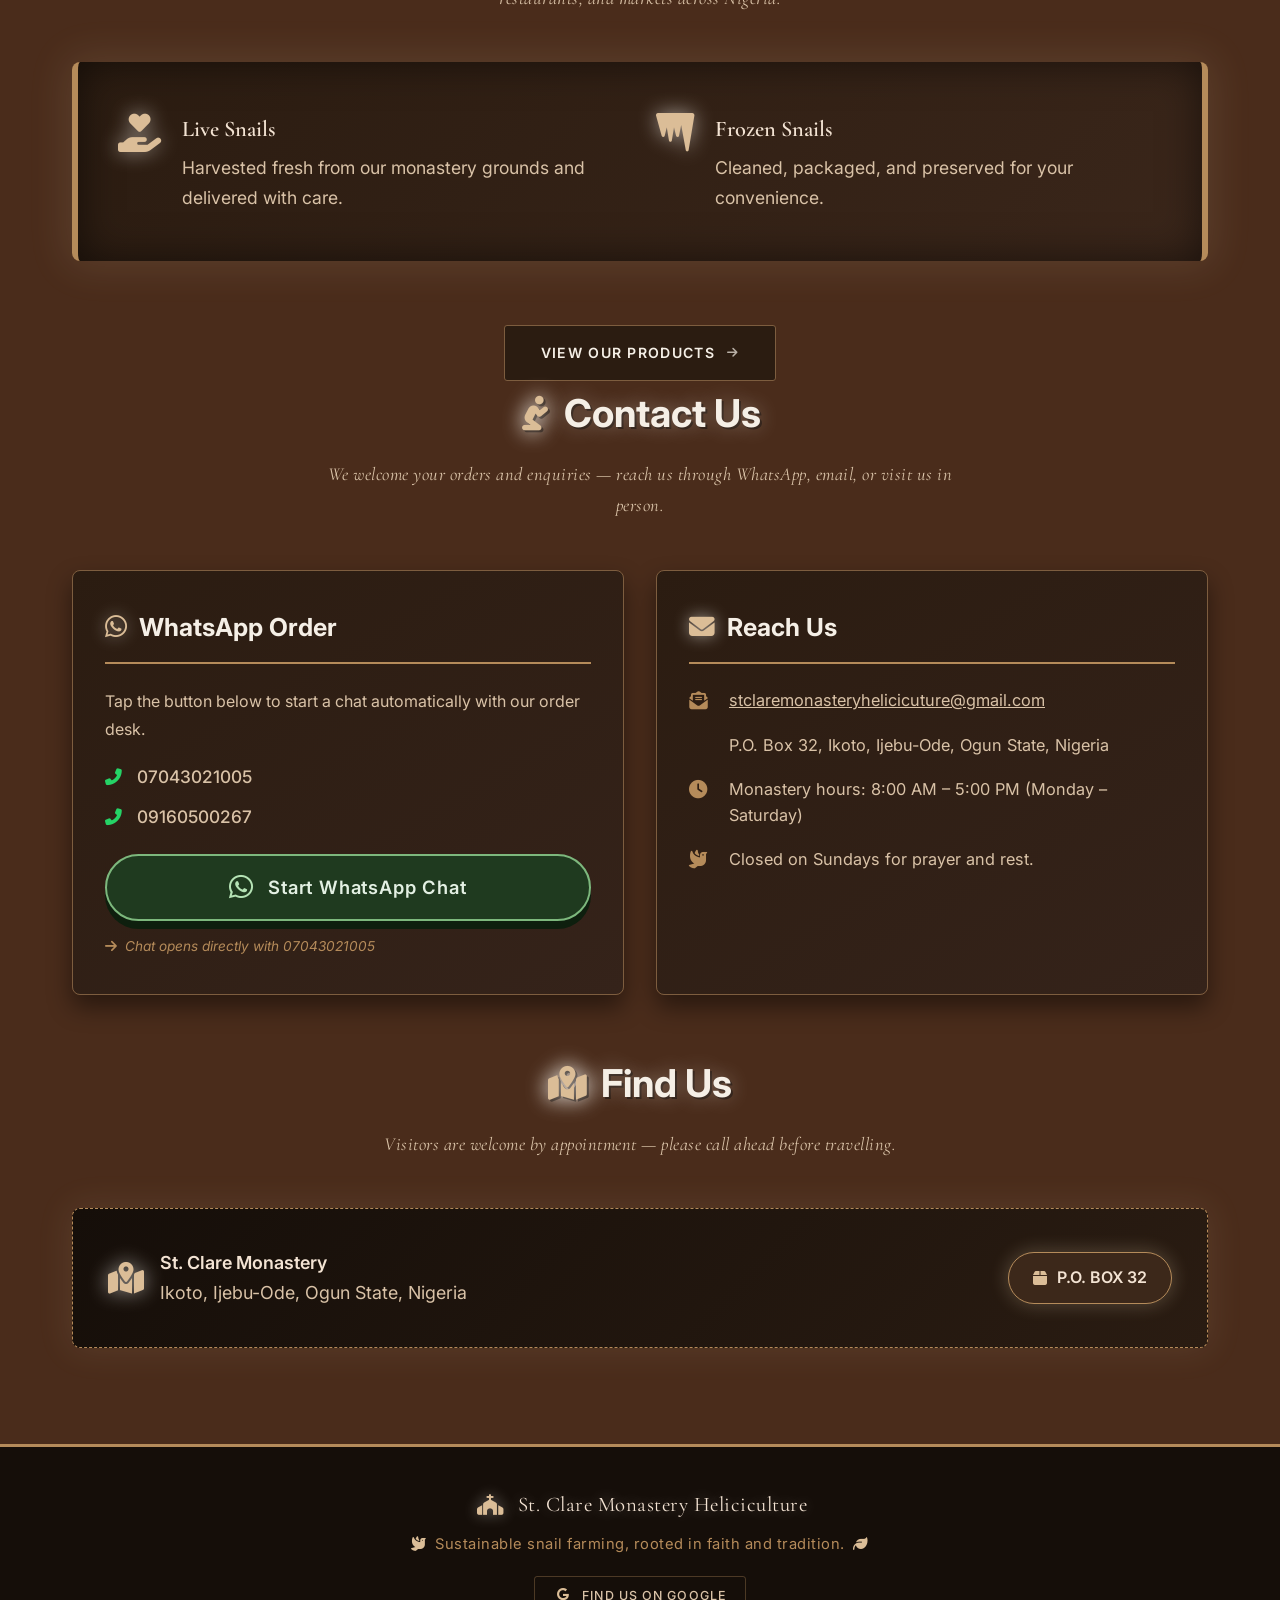
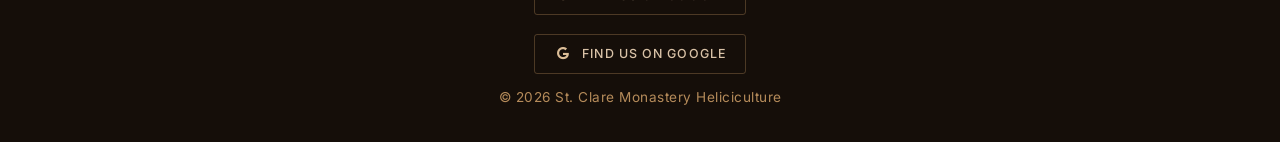
==== commit ce5e8b58: "index.html" ====
--- a/index.html
+++ b/index.html
@@ -270,9 +270,27 @@
       Sustainable snail farming, rooted in faith and tradition.
       <i class="fas fa-leaf"></i>
     </p>
-    <p style="margin-top: 0.8rem; font-size: 0.85rem;">
-      &copy; <span id="year"></span> St. Clare Monastery Heliciculture · Ikoto, Ijebu-Ode, Ogun State, Nigeria
-    </p>
+    <p style="margin-top: 1.2rem;">
+  <a href="https://share.google/wUkG1nlkInnzcUFiG"
+     class="jesuit-btn"
+     target="_blank"
+     rel="noopener noreferrer"
+     style="font-size: 0.78rem; padding: 8px 18px;">
+    <i class="fab fa-google"></i> Find Us on Google
+  </a>
+</p>
+<p style="margin-top: 1.2rem;">
+  <a href="https://share.google/wUkG1nlkInnzcUFiG"
+     class="jesuit-btn"
+     target="_blank"
+     rel="noopener noreferrer"
+     style="font-size: 0.78rem; padding: 8px 18px;">
+    <i class="fab fa-google"></i> Find Us on Google
+  </a>
+</p>
+<p style="margin-top: 0.8rem; font-size: 0.85rem;">
+  &copy; <span id="year"></span> St. Clare Monastery Heliciculture
+</p>
   </footer>
 
   <script src="script.js"></script>
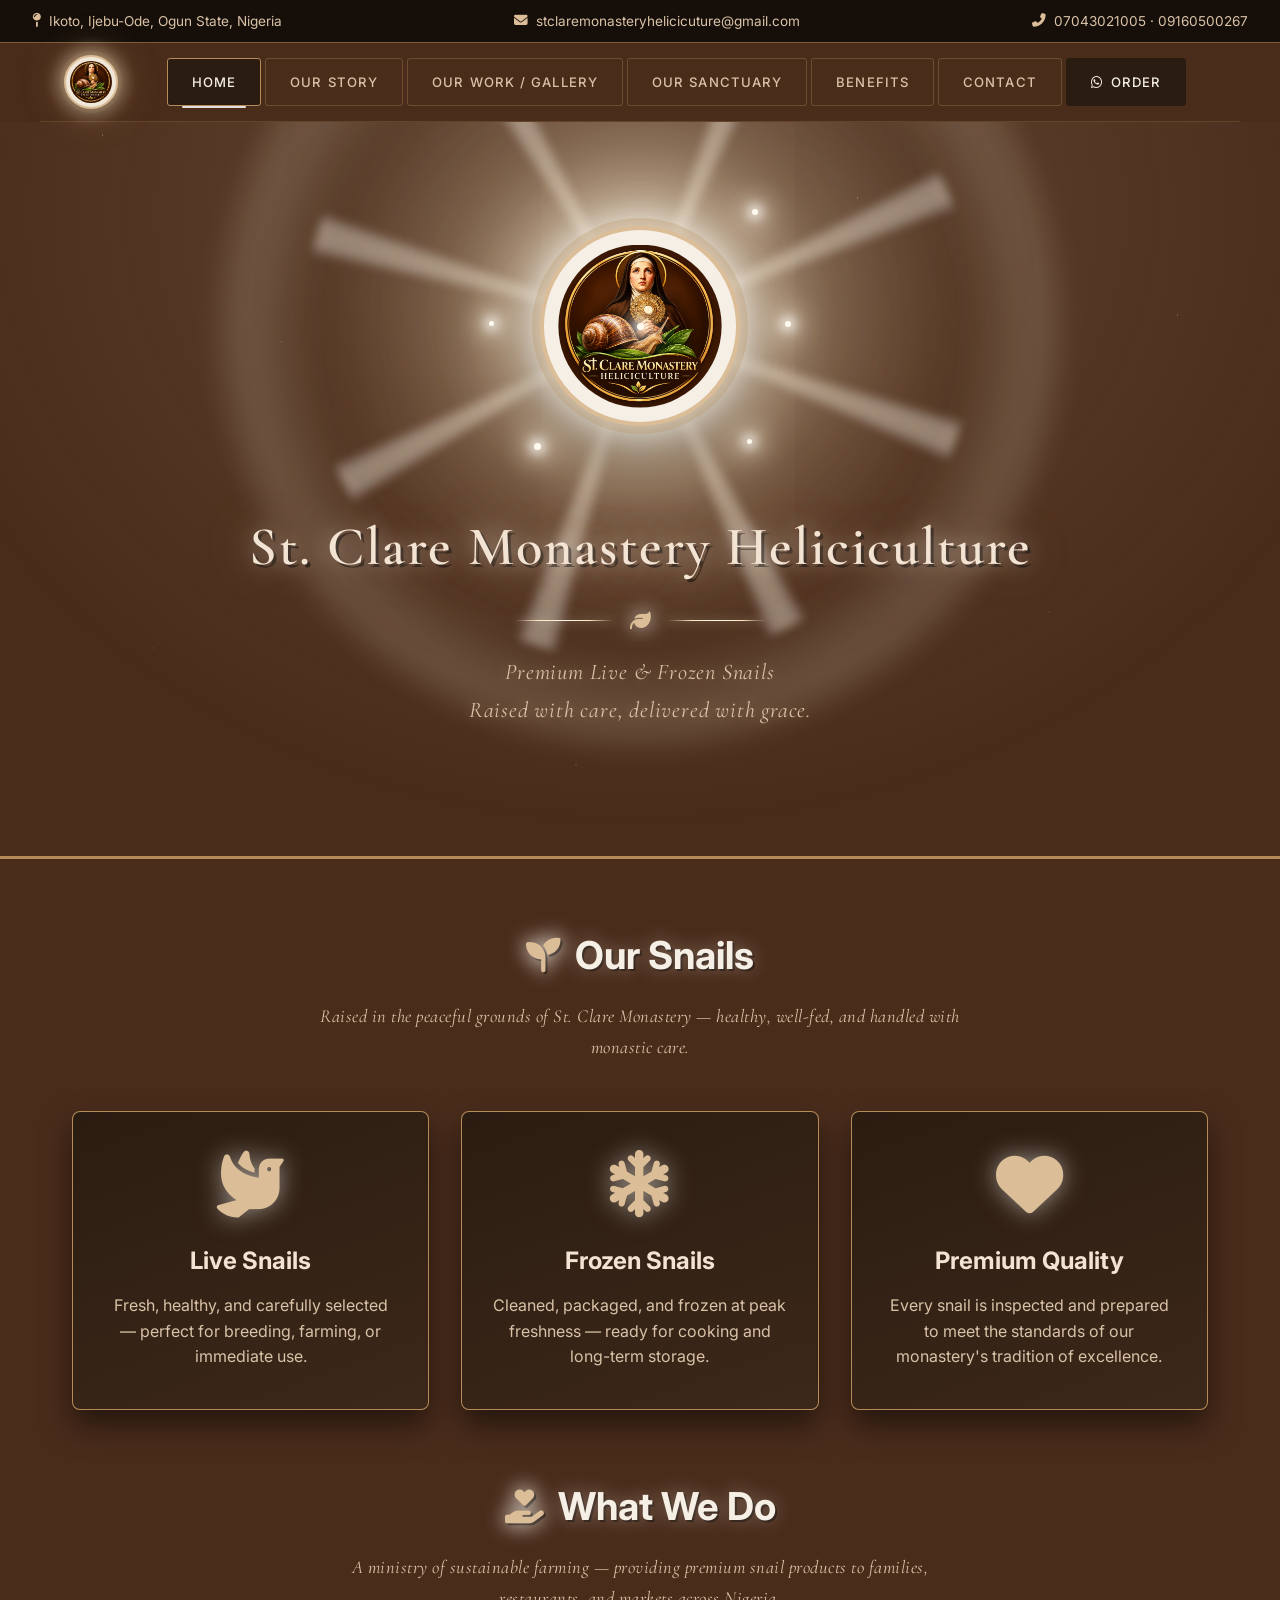
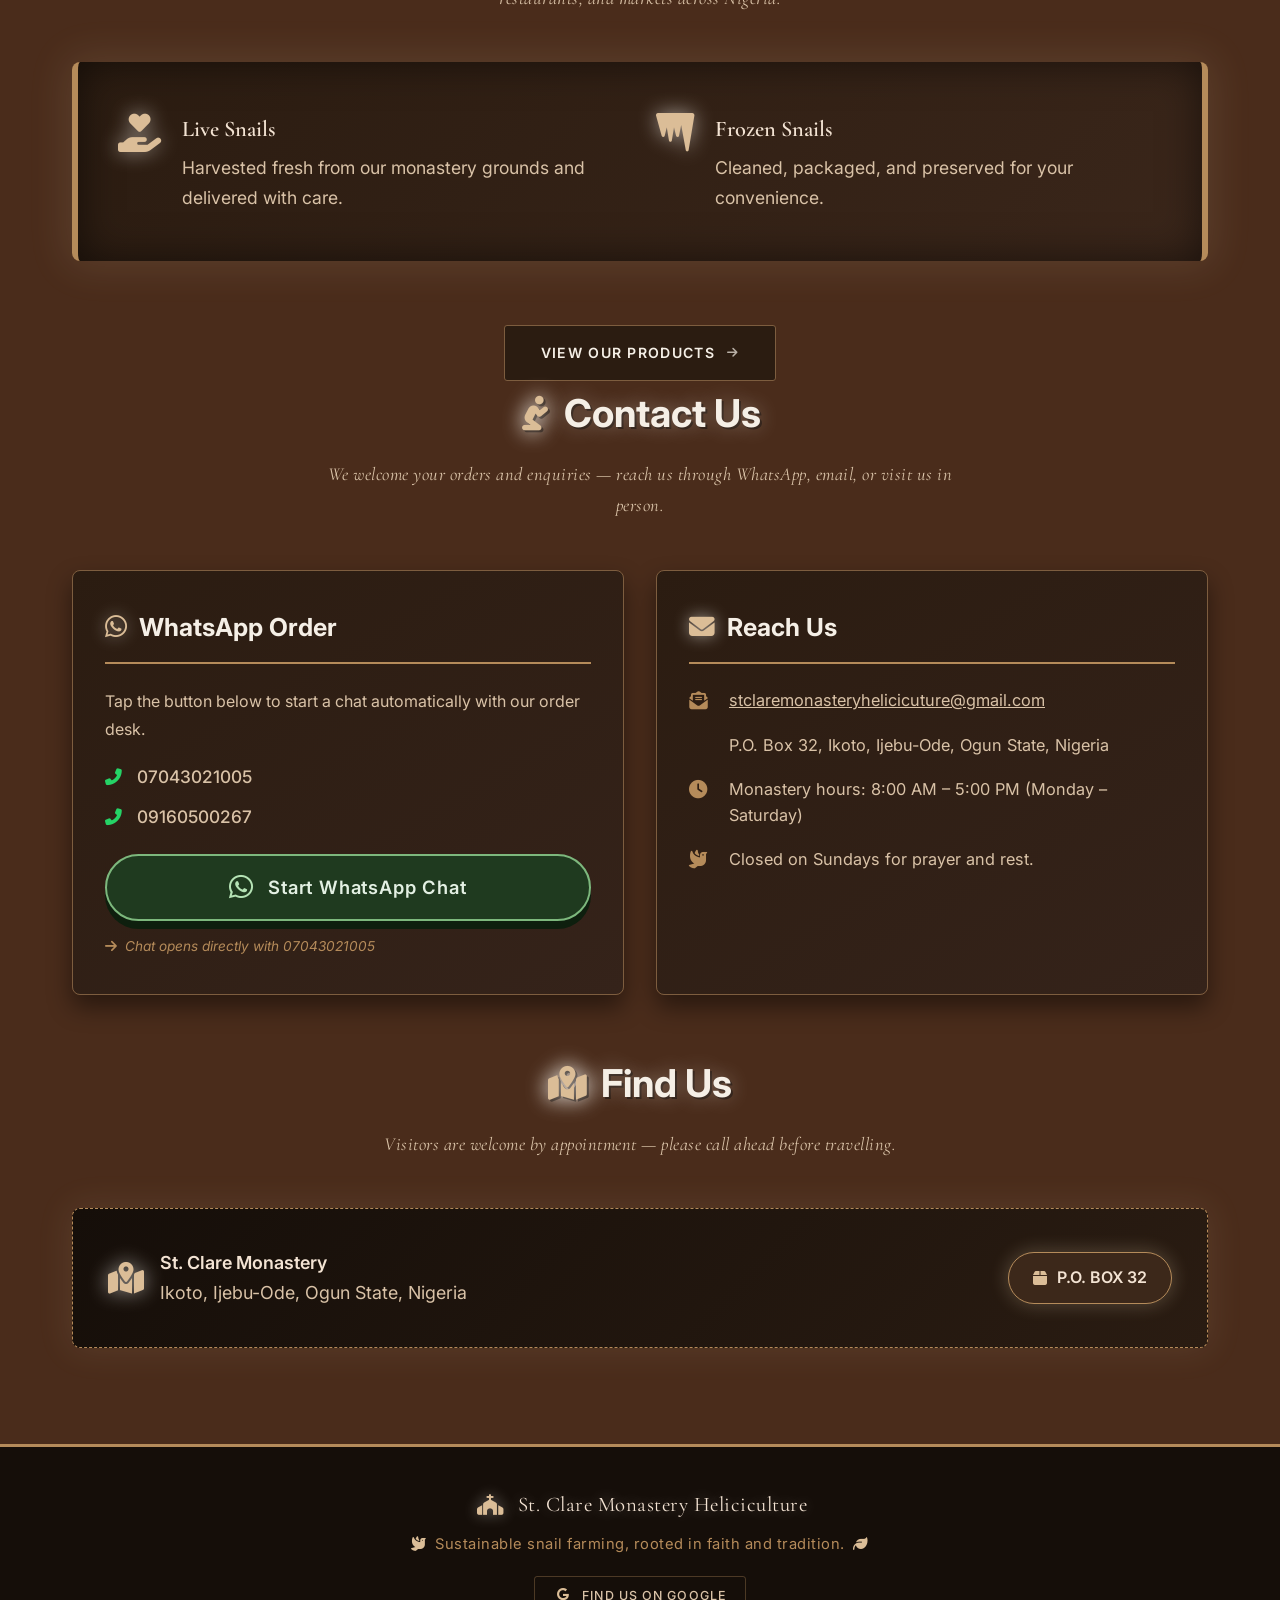
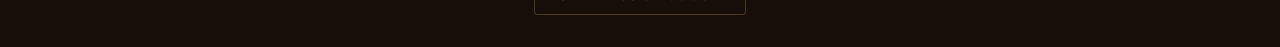
==== commit 8746497d: "index.html" ====
--- a/index.html
+++ b/index.html
@@ -279,18 +279,7 @@
     <i class="fab fa-google"></i> Find Us on Google
   </a>
 </p>
-<p style="margin-top: 1.2rem;">
-  <a href="https://share.google/wUkG1nlkInnzcUFiG"
-     class="jesuit-btn"
-     target="_blank"
-     rel="noopener noreferrer"
-     style="font-size: 0.78rem; padding: 8px 18px;">
-    <i class="fab fa-google"></i> Find Us on Google
-  </a>
-</p>
-<p style="margin-top: 0.8rem; font-size: 0.85rem;">
-  &copy; <span id="year"></span> St. Clare Monastery Heliciculture
-</p>
+
   </footer>
 
   <script src="script.js"></script>
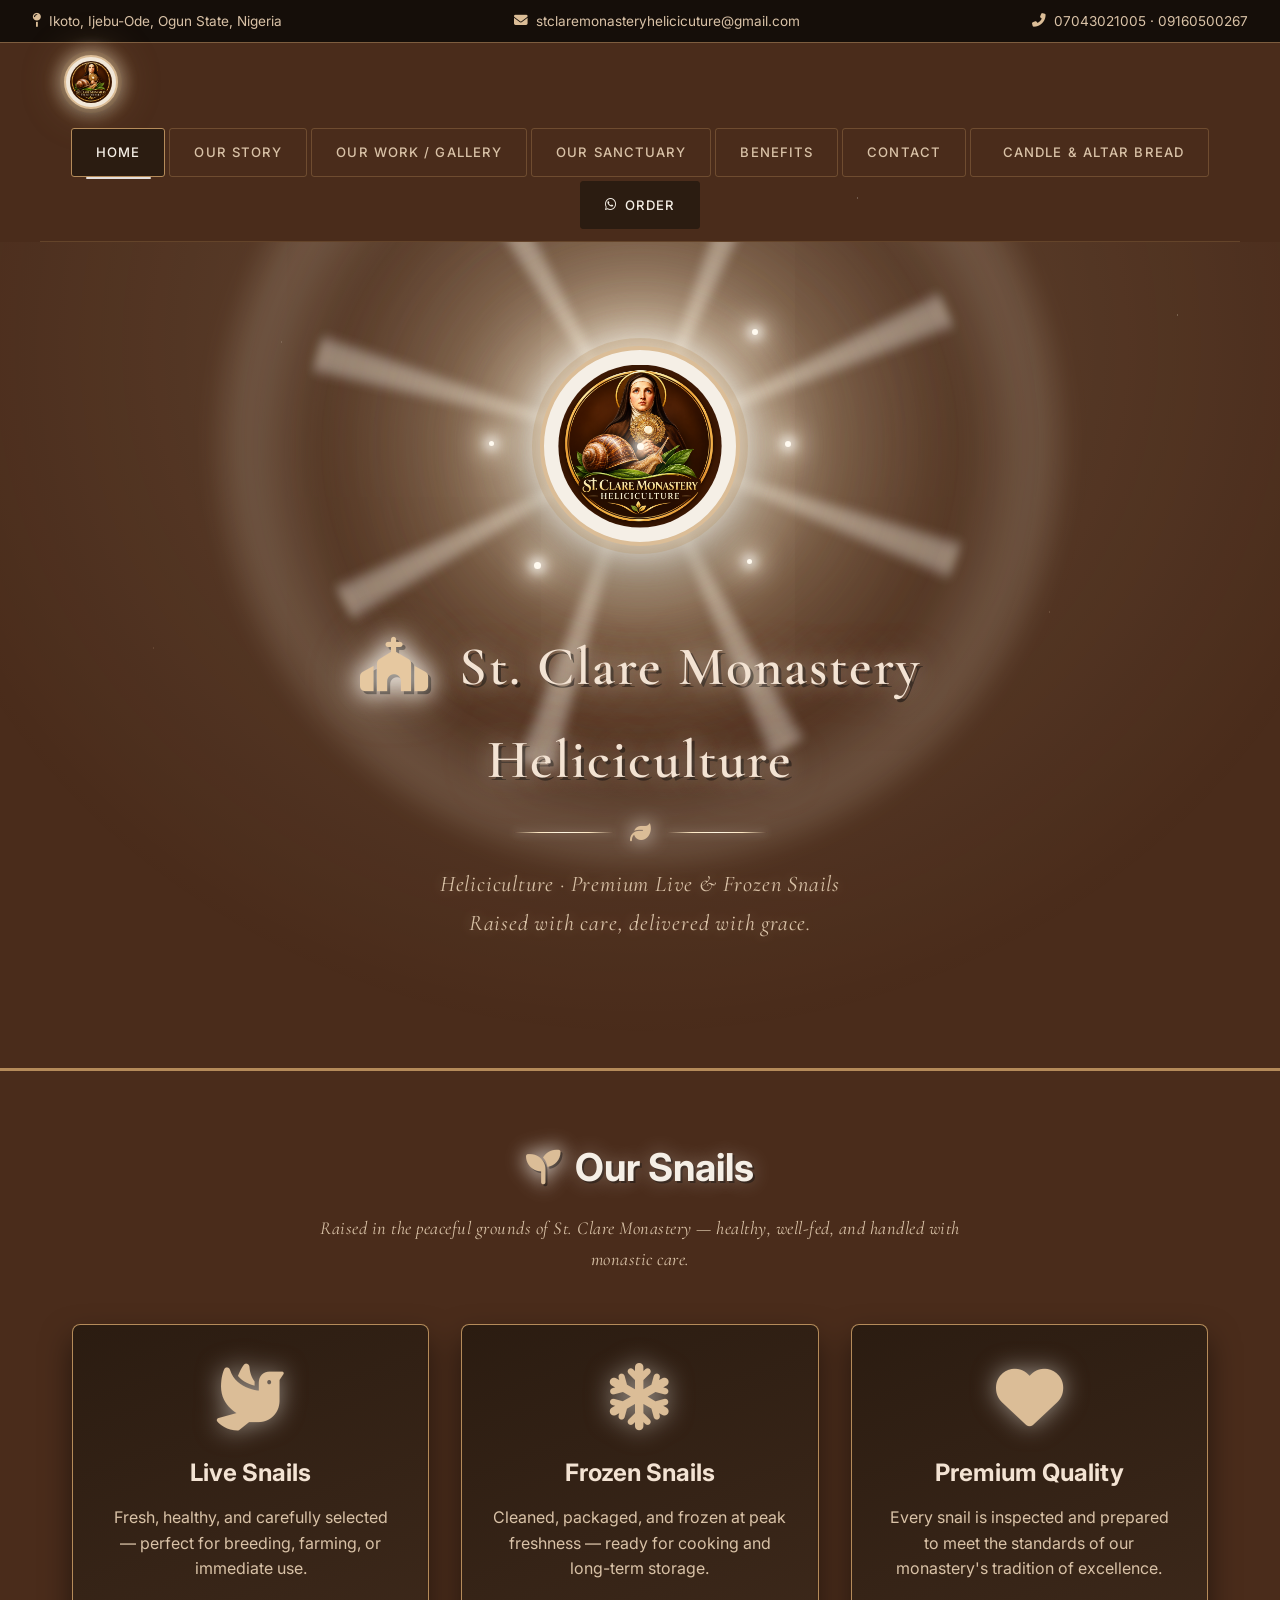
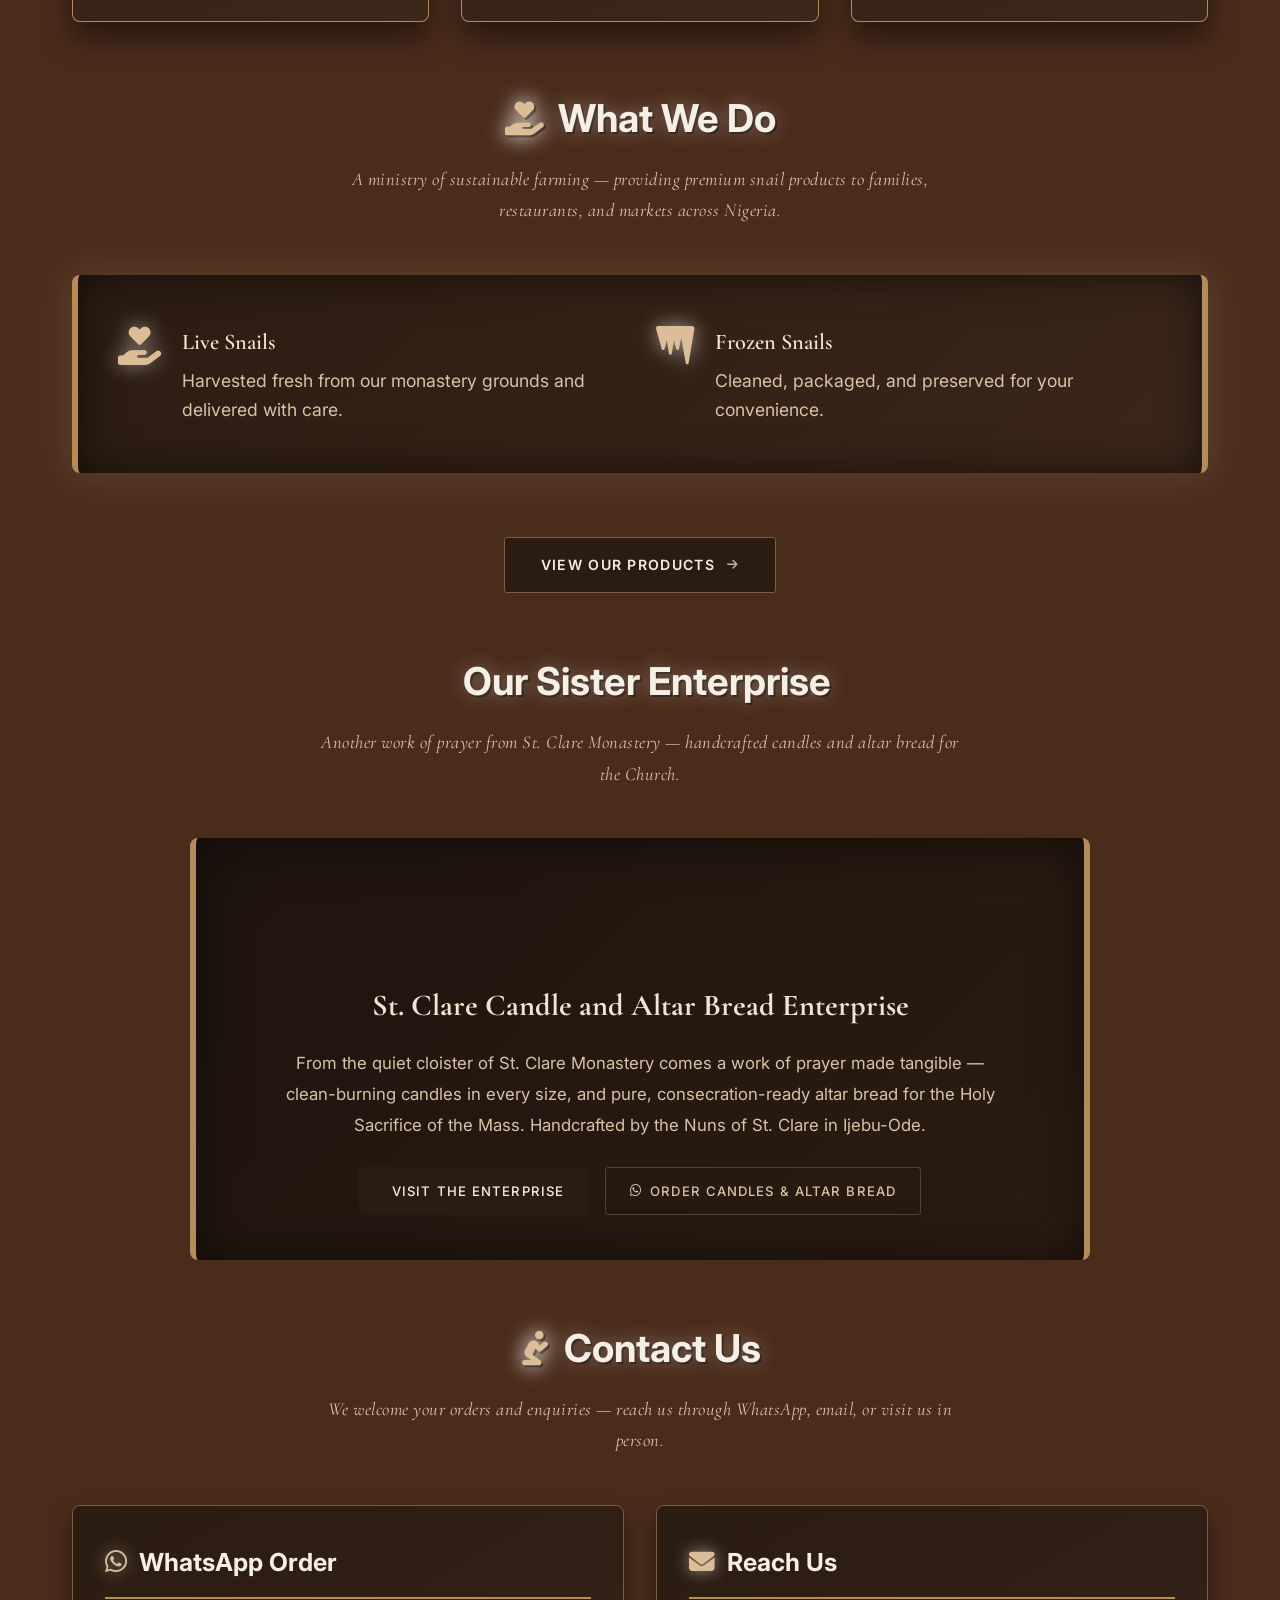
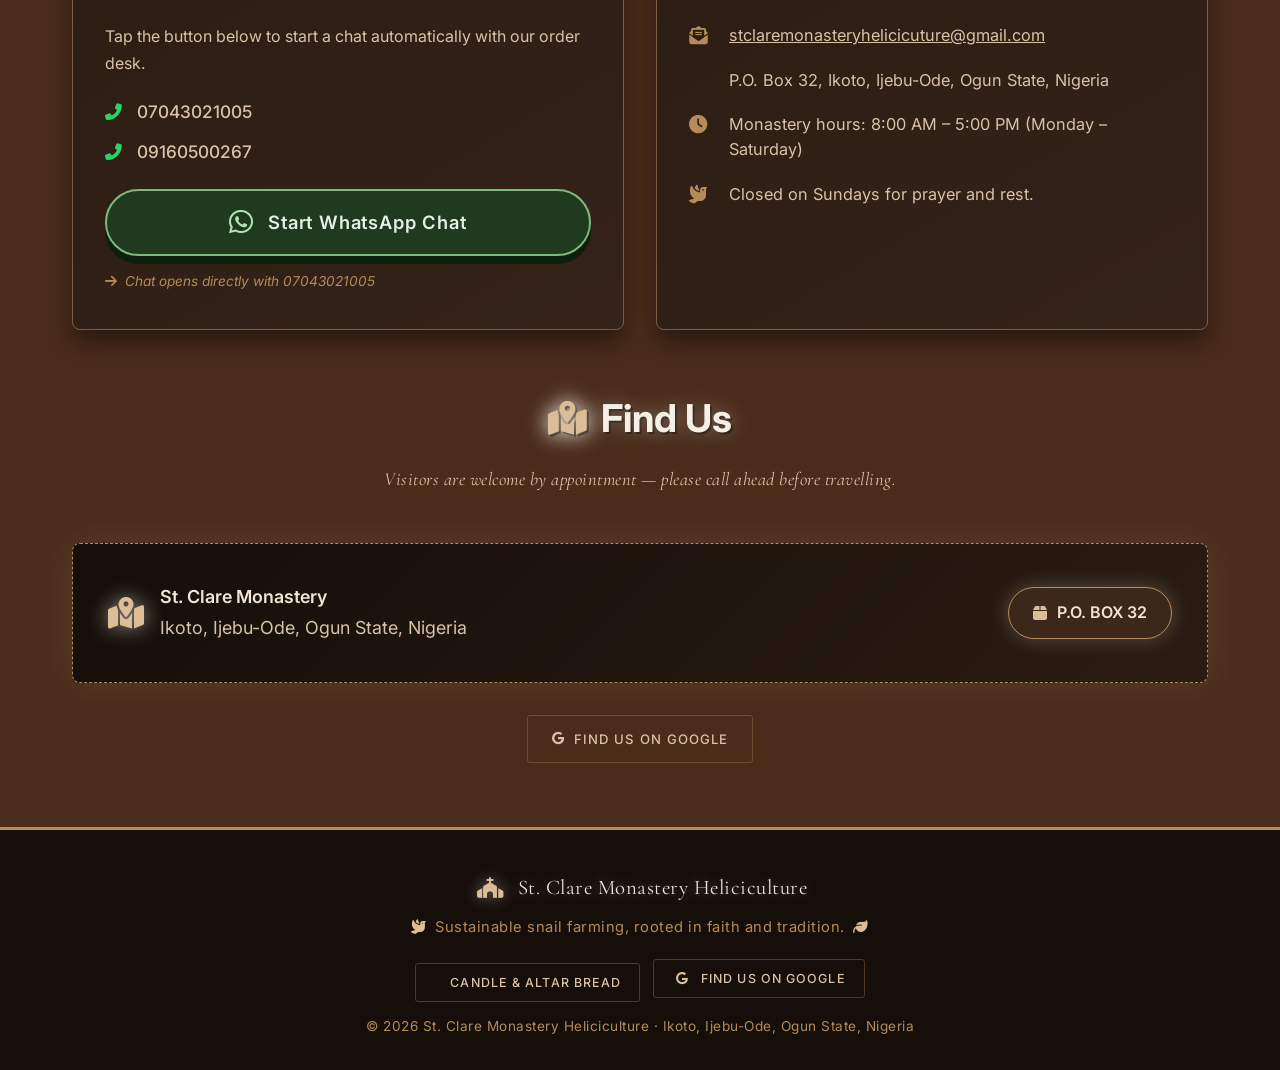
==== commit d8f4aaa6: "index.html" ====
--- a/index.html
+++ b/index.html
@@ -9,9 +9,6 @@
   <link rel="canonical" href="https://stclare-heliciculture.github.io/stclaremonastery-heliciculture/" />
   <title>St. Clare Monastery Heliciculture | Live & Frozen Snails</title>
 
-  <!-- ============================================================
-       JSON-LD: WebSite — Tells Google your site name
-  ============================================================ -->
   <script type="application/ld+json">
   {
     "@context": "https://schema.org",
@@ -22,9 +19,6 @@
   }
   </script>
 
-  <!-- ============================================================
-       JSON-LD: Organization — Tells Google your business info
-  ============================================================ -->
   <script type="application/ld+json">
   {
     "@context": "https://schema.org",
@@ -61,11 +55,9 @@
   </div>
 
   <nav class="jesuit-nav" aria-label="Primary navigation">
-
     <a href="index.html" class="nav-logo-badge" aria-label="St. Clare Monastery — Home">
       <img src="st. clare monastery heliciculture.png" alt="St. Clare Monastery Logo" />
     </a>
-
     <div class="nav-links">
       <a href="index.html" class="jesuit-btn">Home</a>
       <a href="about.html" class="jesuit-btn">Our Story</a>
@@ -73,6 +65,12 @@
       <a href="sanctuary.html" class="jesuit-btn">Our Sanctuary</a>
       <a href="benefits.html" class="jesuit-btn">Benefits</a>
       <a href="index.html#contact" class="jesuit-btn">Contact</a>
+      <a href="https://st-clarecandle-altar-bread-ent.github.io/St.-Clare-Candle-and-Altar-Bread-Enterprise-/"
+         class="jesuit-btn"
+         target="_blank"
+         rel="noopener noreferrer">
+        <i class="fas fa-candle-holder"></i> Candle &amp; Altar Bread
+      </a>
       <a href="https://wa.me/2347043021005?text=Hello%20St.%20Clare%20Monastery%2C%20I%20would%20like%20to%20order."
          class="jesuit-btn jesuit-btn-primary"
          target="_blank"
@@ -80,7 +78,6 @@
         <i class="fab fa-whatsapp"></i> Order
       </a>
     </div>
-
   </nav>
 
   <header class="hero">
@@ -99,7 +96,7 @@
       <span class="sparkle"></span>
     </div>
 
-    <h1> St. Clare Monastery Heliciculture</h1>
+    <h1><i class="fas fa-church"></i> St. Clare Monastery<br />Heliciculture</h1>
 
     <div class="hero-divider">
       <span class="line"></span>
@@ -108,7 +105,7 @@
     </div>
 
     <p class="tagline">
-      Premium Live &amp; Frozen Snails<br />
+      Heliciculture · Premium Live &amp; Frozen Snails<br />
       Raised with care, delivered with grace.
     </p>
   </header>
@@ -171,6 +168,55 @@
           <span>View Our Products</span>
           <span class="cta-arrow"><i class="fas fa-arrow-right"></i></span>
         </a>
+      </div>
+    </section>
+
+    <!-- ==================== SISTER ENTERPRISE ==================== -->
+    <section id="sister-enterprise" style="margin: 3.5rem 0;">
+      <h2 class="section-title"><i class="fas fa-candle-holder"></i> Our Sister Enterprise</h2>
+      <p class="section-subtitle">
+        Another work of prayer from St. Clare Monastery — handcrafted candles and altar bread for the Church.
+      </p>
+
+      <div style="
+        max-width: 900px;
+        margin: 0 auto;
+        background: linear-gradient(135deg, #1e140e 0%, #2a1c12 100%);
+        border-radius: 8px;
+        padding: 2.8rem 2.2rem;
+        text-align: center;
+        border-left: 6px solid var(--gold-core);
+        border-right: 6px solid var(--gold-core);
+        box-shadow: inset 0 0 50px rgba(0, 0, 0, 0.5);
+      ">
+        <div style="font-size: 3rem; color: var(--gold-light); margin-bottom: 1rem; filter: drop-shadow(0 0 16px rgba(255, 253, 248, 0.6));">
+          <i class="fas fa-candle-holder"></i>
+        </div>
+
+        <h3 style="font-family: 'Cormorant Garamond', serif; font-size: clamp(1.4rem, 3vw, 1.9rem); color: var(--cream-bright); margin-bottom: 1rem;">
+          St. Clare Candle and Altar Bread Enterprise
+        </h3>
+
+        <p style="font-size: 1.05rem; color: var(--cream-soft); max-width: 720px; margin: 0 auto 1.6rem; line-height: 1.85;">
+          From the quiet cloister of St. Clare Monastery comes a work of prayer made tangible —
+          clean-burning candles in every size, and pure, consecration-ready altar bread for the
+          Holy Sacrifice of the Mass. Handcrafted by the Nuns of St. Clare in Ijebu-Ode.
+        </p>
+
+        <div style="display: flex; flex-wrap: wrap; gap: 1rem; justify-content: center;">
+          <a href="https://st-clarecandle-altar-bread-ent.github.io/St.-Clare-Candle-and-Altar-Bread-Enterprise-/"
+             class="jesuit-btn jesuit-btn-primary"
+             target="_blank"
+             rel="noopener noreferrer">
+            <i class="fas fa-candle-holder"></i> Visit the Enterprise
+          </a>
+          <a href="https://wa.me/2349031805281?text=Hello%20St.%20Clare%20Candle%20and%20Altar%20Bread%20Enterprise%2C%20I%20would%20like%20to%20order."
+             class="jesuit-btn"
+             target="_blank"
+             rel="noopener noreferrer">
+            <i class="fab fa-whatsapp"></i> Order Candles &amp; Altar Bread
+          </a>
+        </div>
       </div>
     </section>
 
@@ -256,6 +302,15 @@
         <span class="pobox">
           <i class="fas fa-box"></i> P.O. BOX 32
         </span>
+      </div>
+
+      <div style="text-align: center; margin-top: 1.5rem;">
+        <a href="https://share.google/wUkG1nlkInnzcUFiG"
+           class="jesuit-btn"
+           target="_blank"
+           rel="noopener noreferrer">
+          <i class="fab fa-google"></i> Find Us on Google
+        </a>
       </div>
     </section>
 
@@ -270,18 +325,29 @@
       Sustainable snail farming, rooted in faith and tradition.
       <i class="fas fa-leaf"></i>
     </p>
+
     <p style="margin-top: 1.2rem;">
-  <a href="https://share.google/wUkG1nlkInnzcUFiG"
-     class="jesuit-btn"
-     target="_blank"
-     rel="noopener noreferrer"
-     style="font-size: 0.78rem; padding: 8px 18px;">
-    <i class="fab fa-google"></i> Find Us on Google
-  </a>
-</p>
-
+      <a href="https://st-clarecandle-altar-bread-ent.github.io/St.-Clare-Candle-and-Altar-Bread-Enterprise-/"
+         class="jesuit-btn"
+         target="_blank"
+         rel="noopener noreferrer"
+         style="font-size: 0.78rem; padding: 8px 18px; margin-right: 0.5rem;">
+        <i class="fas fa-candle-holder"></i> Candle &amp; Altar Bread
+      </a>
+      <a href="https://share.google/wUkG1nlkInnzcUFiG"
+         class="jesuit-btn"
+         target="_blank"
+         rel="noopener noreferrer"
+         style="font-size: 0.78rem; padding: 8px 18px;">
+        <i class="fab fa-google"></i> Find Us on Google
+      </a>
+    </p>
+
+    <p style="margin-top: 0.8rem; font-size: 0.85rem;">
+      &copy; <span id="year"></span> St. Clare Monastery Heliciculture · Ikoto, Ijebu-Ode, Ogun State, Nigeria
+    </p>
   </footer>
 
   <script src="script.js"></script>
 </body>
-</html>
+  </html>
